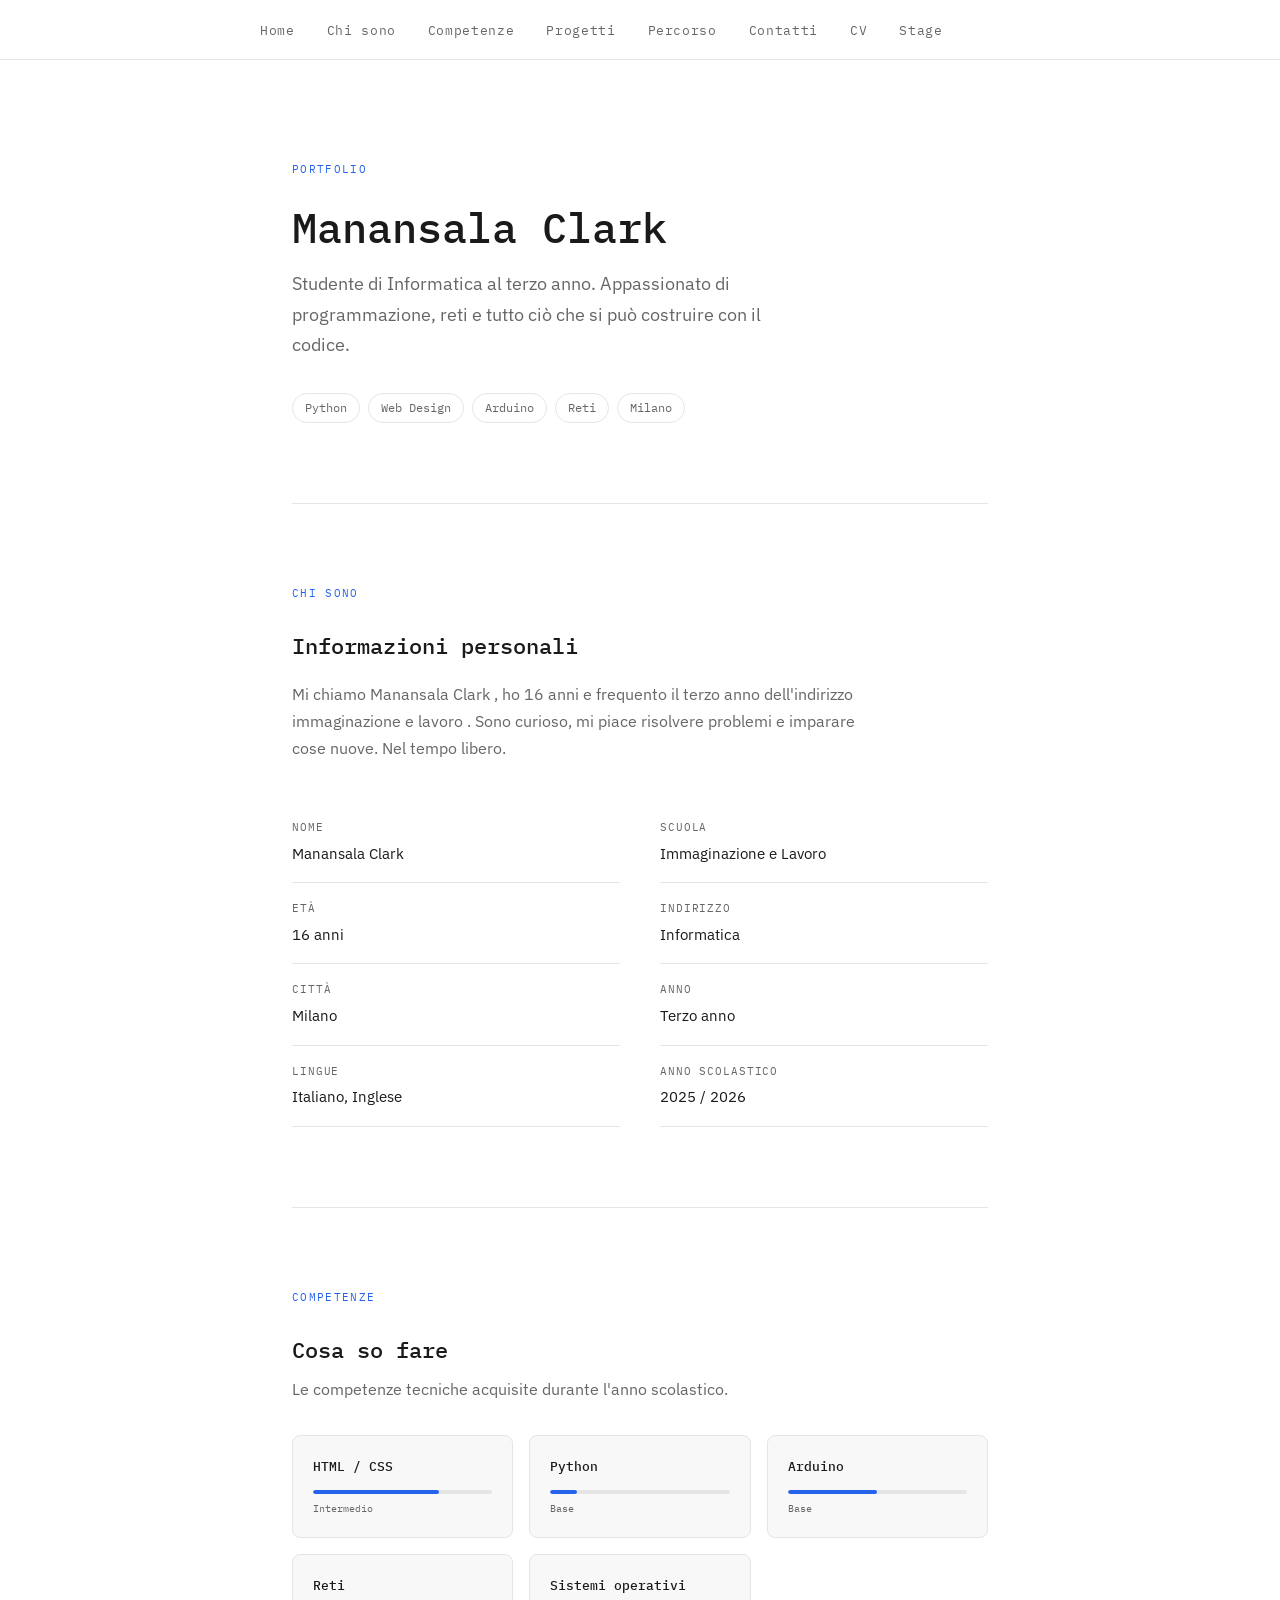
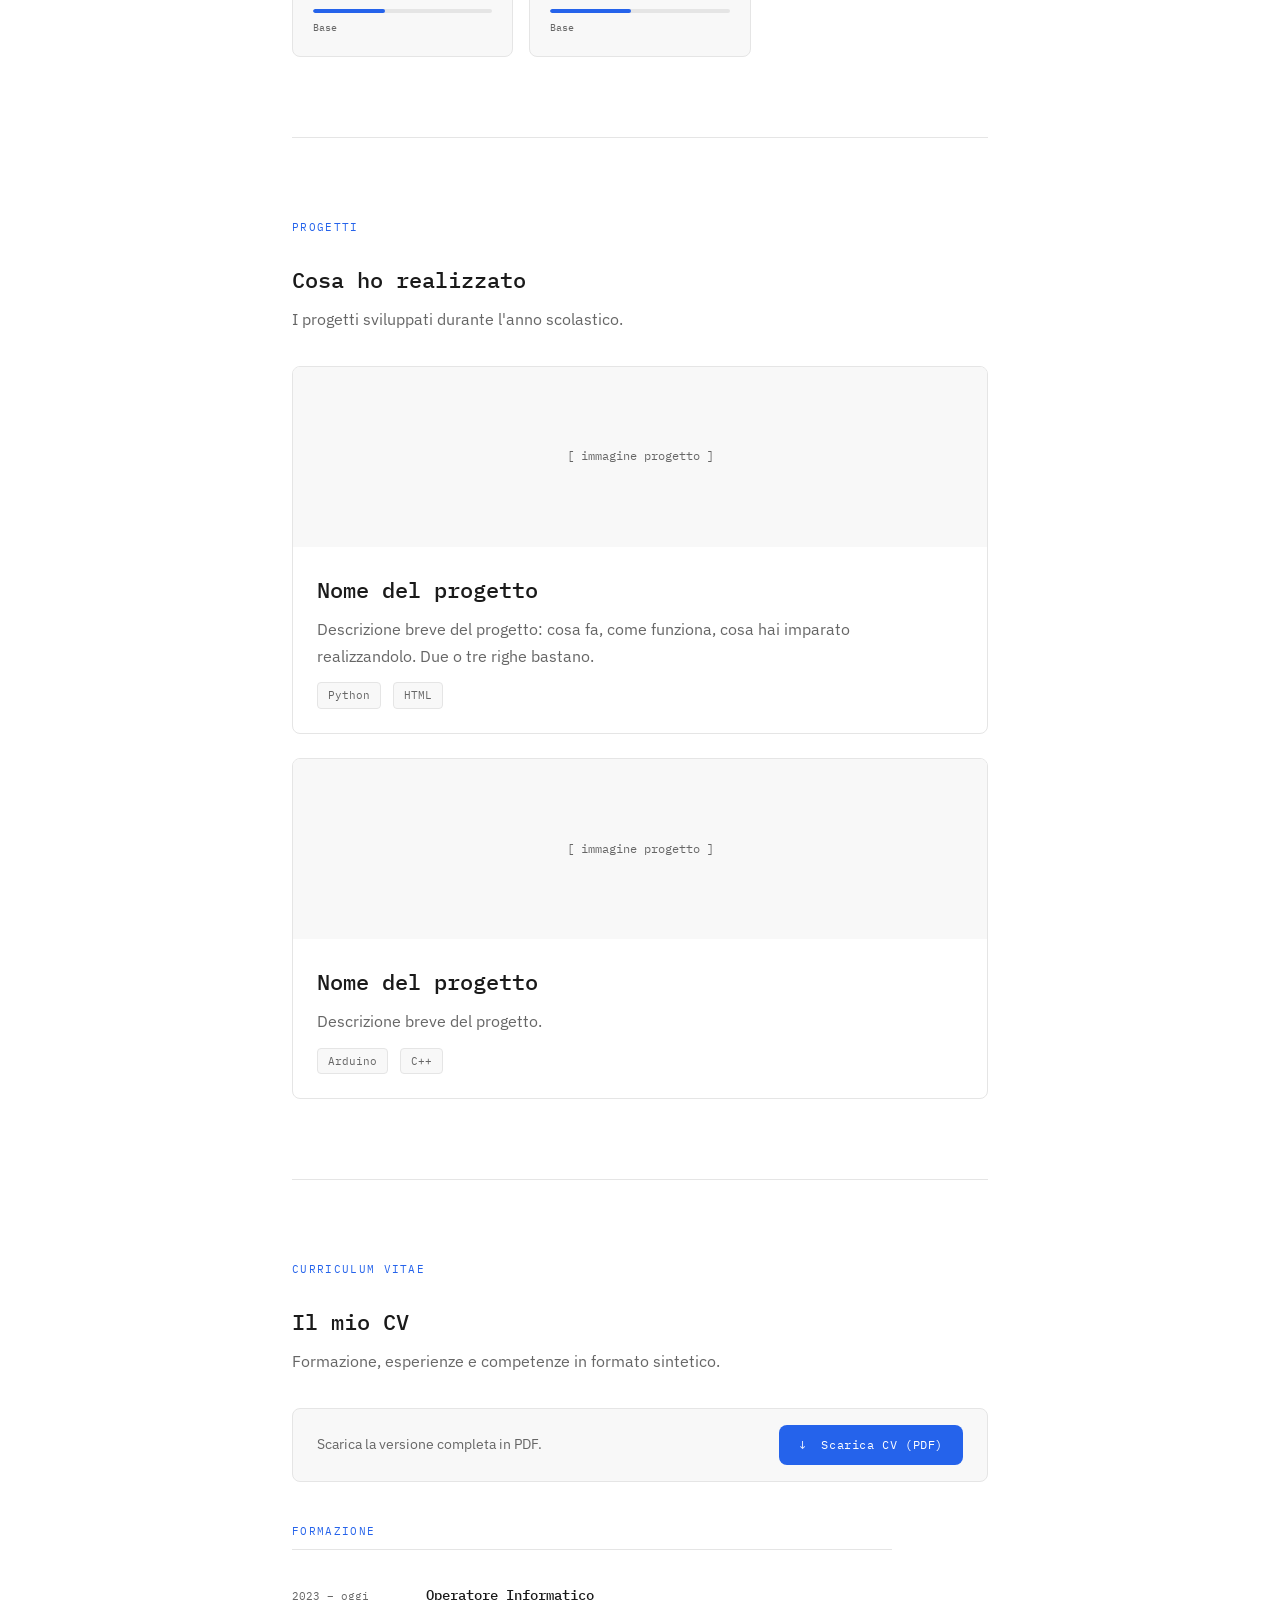
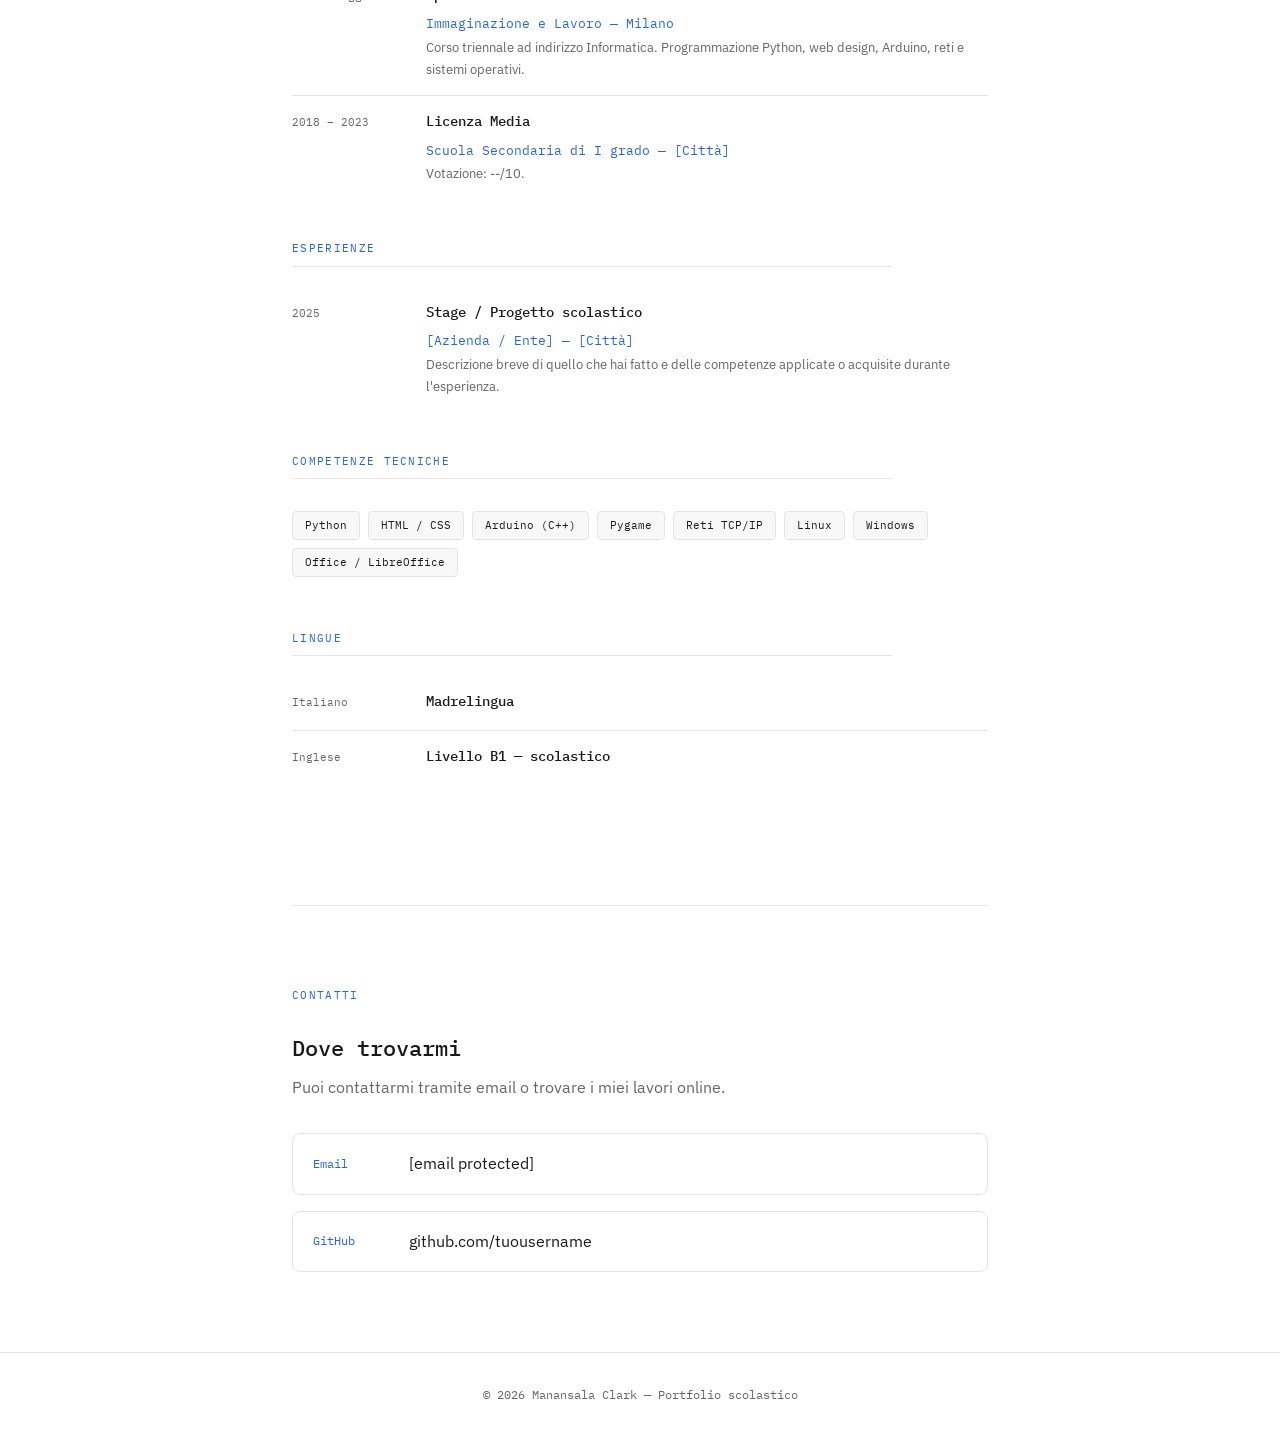
==== index.html @ 1b06a7a6 "sito" ====
<!DOCTYPE html>
<html lang="it">
<head>
  <meta charset="UTF-8" />
  <meta name="viewport" content="width=device-width, initial-scale=1.0"/>

  <!-- ✏️ MODIFICA: cambia il titolo con il tuo nome -->
  <title> Manansala Clark  — Portfolio</title>

  <link rel="preconnect" href="https://fonts.googleapis.com">
  <link href="https://fonts.googleapis.com/css2?family=IBM+Plex+Sans:wght@300;400;500&family=IBM+Plex+Mono:wght@400;500&display=swap" rel="stylesheet">
  <link rel="stylesheet" href="style.css">
</head>

<body>

  <!-- NAVIGAZIONE -->
  <nav>
    <ul>
      <!-- ✏️ puoi cambiare le voci del menu -->
      <li><a href="#hero">Home</a></li>
      <li><a href="#chi-sono">Chi sono</a></li>
      <li><a href="#competenze">Competenze</a></li>
      <li><a href="#progetti">Progetti</a></li>
      <li><a href="#percorso">Percorso</a></li>
      <li><a href="#contatti">Contatti</a></li>
      <li><a href="#cv">CV</a></li>
      <li><a href="./stage.html">Stage</a></li>
    </ul>
  </nav>

  <main>

    <!-- ==========================================
         HERO — presentazione iniziale
         ========================================== -->
    <section id="hero">
      <p class="etichetta">Portfolio</p>

      <!-- ✏️ MODIFICA: il tuo nome e cognome -->
      <h1> Manansala Clark </h1>

      <!-- ✏️ MODIFICA: una frase breve su di te -->
      <p class="sottotitolo">
        Studente di Informatica al terzo anno. Appassionato di programmazione,
        reti e tutto ciò che si può costruire con il codice.
      </p>

      <!-- ✏️ MODIFICA: le parole chiave che ti descrivono -->
      <div class="tag-list">
        <span class="tag">Python</span>
        <span class="tag">Web Design</span>
        <span class="tag">Arduino</span>
        <span class="tag">Reti</span>
        <span class="tag">Milano</span>
      </div>
    </section>

    <!-- ==========================================
         CHI SONO
         ========================================== -->
    <section id="chi-sono">
      <p class="etichetta">Chi sono</p>
      <h2>Informazioni personali</h2>

      <!-- ✏️ MODIFICA: scrivi qualcosa su di te -->
      <p style="margin-top: 16px;">
        Mi chiamo Manansala Clark , ho 16 anni e frequento il terzo anno
        dell'indirizzo immaginazione e lavoro . Sono curioso,
        mi piace risolvere problemi e imparare cose nuove.
        Nel tempo libero.
      </p>

      <div class="griglia-2col" style="margin-top: 40px;">
        <div>
          <!-- ✏️ MODIFICA: le tue informazioni -->
          <div class="info-riga">
            <span>Nome</span>
            <span> Manansala Clark </span>
          </div>
          <div class="info-riga">
            <span>Età</span>
            <span>16 anni</span>
          </div>
          <div class="info-riga">
            <span>Città</span>
            <span>Milano</span>
          </div>
          <div class="info-riga">
            <span>Lingue</span>
            <span>Italiano, Inglese</span>
          </div>
        </div>
        <div>
          <div class="info-riga">
            <span>Scuola</span>
            <span>Immaginazione e Lavoro</span>
          </div>
          <div class="info-riga">
            <span>Indirizzo</span>
            <span>Informatica</span>
          </div>
          <div class="info-riga">
            <span>Anno</span>
            <span>Terzo anno</span>
          </div>
          <div class="info-riga">
            <span>Anno scolastico</span>
            <span>2025 / 2026</span>
          </div>
        </div>
      </div>
    </section>

    <!-- ==========================================
         COMPETENZE
         ========================================== -->
    <section id="competenze">
      <p class="etichetta">Competenze</p>
      <h2>Cosa so fare</h2>
      <p style="margin-top: 8px;">
        Le competenze tecniche acquisite durante l'anno scolastico.
      </p>

      <!-- ✏️ MODIFICA: le tue competenze e il livello (da 0% a 100%) -->
      <div class="competenze-griglia">

        <div class="competenza-card">
          <h3>HTML / CSS</h3>
          <div class="barra-contenitore">
            <div class="barra" style="width: 70%"></div>
          </div>
          <p class="livello-label">Intermedio</p>
        </div>

        <div class="competenza-card">
          <h3>Python</h3>
          <div class="barra-contenitore">
            <div class="barra" style="width: 15%"></div>
          </div>
          <p class="livello-label">Base</p>
        </div>

        <div class="competenza-card">
          <h3>Arduino</h3>
          <div class="barra-contenitore">
            <div class="barra" style="width: 50%"></div>
          </div>
          <p class="livello-label">Base</p>
        </div>

        <div class="competenza-card">
          <h3>Reti</h3>
          <div class="barra-contenitore">
            <div class="barra" style="width: 40%"></div>
          </div>
          <p class="livello-label">Base</p>
        </div>

        <div class="competenza-card">
          <h3>Sistemi operativi</h3>
          <div class="barra-contenitore">
            <div class="barra" style="width: 45%"></div>
          </div>
          <p class="livello-label">Base</p>
        </div>

        <!-- ✏️ aggiungi altre competenze copiando il blocco sopra -->

      </div>
    </section>

    <!-- ==========================================
         PROGETTI
         ========================================== -->
    <section id="progetti">
      <p class="etichetta">Progetti</p>
      <h2>Cosa ho realizzato</h2>
      <p style="margin-top: 8px;">
        I progetti sviluppati durante l'anno scolastico.
      </p>

      <div class="progetti-lista">

        <!-- PROGETTO 1 — ✏️ MODIFICA con il tuo progetto -->
        <div class="progetto-card">
          <div class="progetto-immagine">
            <!-- ✏️ sostituisci questo placeholder con un'immagine del progetto:
                 <img src="screenshot-progetto.jpg" alt="Nome progetto" style="width:100%;height:100%;object-fit:cover;">
            -->
            [ immagine progetto ]
          </div>
          <div class="progetto-corpo">
            <h2>Nome del progetto</h2>
            <p style="margin-top: 8px;">
              Descrizione breve del progetto: cosa fa, come funziona, cosa hai imparato
              realizzandolo. Due o tre righe bastano.
            </p>
            <div class="progetto-meta">
              <!-- ✏️ aggiungi i linguaggi / strumenti usati -->
              <span class="badge">Python</span>
              <span class="badge">HTML</span>
            </div>
            <!-- ✏️ se hai un link al progetto, inseriscilo qui -->
            <!-- <a href="#" class="progetto-link">→ Vedi il progetto</a> -->
          </div>
        </div>

        <!-- PROGETTO 2 — ✏️ MODIFICA con il tuo progetto -->
        <div class="progetto-card">
          <div class="progetto-immagine">[ immagine progetto ]</div>
          <div class="progetto-corpo">
            <h2>Nome del progetto</h2>
            <p style="margin-top: 8px;">
              Descrizione breve del progetto.
            </p>
            <div class="progetto-meta">
              <span class="badge">Arduino</span>
              <span class="badge">C++</span>
            </div>
          </div>
        </div>

        <!-- ✏️ copia un blocco qui sopra per aggiungere altri progetti -->

      </div>
    </section>

    <!-- ==========================================
         CV
         ========================================== -->
    <section id="cv">
      <p class="etichetta">Curriculum Vitae</p>
      <h2>Il mio CV</h2>
      <p style="margin-top: 8px;">
        Formazione, esperienze e competenze in formato sintetico.
      </p>

      <!-- BOTTONE DOWNLOAD PDF -->
      <div class="cv-download-bar">
        <p>Scarica la versione completa in PDF.</p>
        <!-- ✏️ MODIFICA: sostituisci "cv.pdf" con il nome del tuo file PDF -->
        <a href="cv.pdf" download="NomeCognome_CV.pdf" class="btn-scarica">
          ↓ &nbsp;Scarica CV (PDF)
        </a>
      </div>

      <!-- FORMAZIONE -->
      <div class="cv-blocco">
        <p class="cv-blocco-titolo">Formazione</p>

        <!-- ✏️ MODIFICA: il tuo percorso scolastico -->
        <div class="cv-riga">
          <span class="cv-periodo">2023 – oggi</span>
          <div class="cv-contenuto">
            <h3>Operatore Informatico</h3>
            <span class="cv-luogo">Immaginazione e Lavoro — Milano</span>
            <p>Corso triennale ad indirizzo Informatica. Programmazione Python,
               web design, Arduino, reti e sistemi operativi.</p>
          </div>
        </div>

        <div class="cv-riga">
          <span class="cv-periodo">2018 – 2023</span>
          <div class="cv-contenuto">
            <h3>Licenza Media</h3>
            <!-- ✏️ MODIFICA: la tua scuola media -->
            <span class="cv-luogo">Scuola Secondaria di I grado — [Città]</span>
            <p>Votazione: --/10.</p>
          </div>
        </div>

        <!-- ✏️ aggiungi altri blocchi copiando una cv-riga -->
      </div>

      <!-- ESPERIENZE -->
      <div class="cv-blocco">
        <p class="cv-blocco-titolo">Esperienze</p>

        <!-- ✏️ MODIFICA: aggiungi stage, lavori, volontariato, ecc. -->
        <div class="cv-riga">
          <span class="cv-periodo">2025</span>
          <div class="cv-contenuto">
            <h3>Stage / Progetto scolastico</h3>
            <!-- ✏️ MODIFICA: azienda o contesto -->
            <span class="cv-luogo">[Azienda / Ente] — [Città]</span>
            <p>Descrizione breve di quello che hai fatto e delle competenze
               applicate o acquisite durante l'esperienza.</p>
          </div>
        </div>

        <!-- ✏️ se non hai esperienze lavorative ancora, puoi rimuovere
             questa sezione o usarla per progetti extrascolastici -->
      </div>

      <!-- COMPETENZE TECNICHE -->
      <div class="cv-blocco">
        <p class="cv-blocco-titolo">Competenze tecniche</p>
        <!-- ✏️ MODIFICA: le tue competenze -->
        <div class="cv-skill-lista">
          <span class="cv-skill">Python</span>
          <span class="cv-skill">HTML / CSS</span>
          <span class="cv-skill">Arduino (C++)</span>
          <span class="cv-skill">Pygame</span>
          <span class="cv-skill">Reti TCP/IP</span>
          <span class="cv-skill">Linux</span>
          <span class="cv-skill">Windows</span>
          <span class="cv-skill">Office / LibreOffice</span>
        </div>
      </div>

      <!-- LINGUE -->
      <div class="cv-blocco">
        <p class="cv-blocco-titolo">Lingue</p>

        <div class="cv-riga">
          <span class="cv-periodo">Italiano</span>
          <div class="cv-contenuto">
            <h3>Madrelingua</h3>
          </div>
        </div>

        <div class="cv-riga">
          <span class="cv-periodo">Inglese</span>
          <div class="cv-contenuto">
            <!-- ✏️ MODIFICA: il tuo livello -->
            <h3>Livello B1 — scolastico</h3>
          </div>
        </div>
      </div>

    </section>

    <!-- ==========================================
         CONTATTI
         ========================================== -->
    <section id="contatti">
      <p class="etichetta">Contatti</p>
      <h2>Dove trovarmi</h2>
      <p style="margin-top: 8px;">
        Puoi contattarmi tramite email o trovare i miei lavori online.
      </p>

      <div class="contatti-lista">

        <!-- ✏️ MODIFICA: la tua email -->
        <a href="/cdn-cgi/l/email-protection#3b4f4e5a7b5e565a525715524f" class="contatto-riga">
          <span class="contatto-icona">Email</span>
          <span><span class="__cf_email__" data-cfemail="5d29283c1d38303c3431733429">[email&#160;protected]</span></span>
        </a>

        <!-- ✏️ MODIFICA: il tuo profilo GitHub (se ce l'hai) -->
        <a href="https://github.com/tuousername" class="contatto-riga" target="_blank">
          <span class="contatto-icona">GitHub</span>
          <span>github.com/tuousername</span>
        </a>

        <!-- ✏️ aggiungi altri link (LinkedIn, ecc.) copiando il blocco sopra
             oppure cancella quelli che non usi -->

      </div>
    </section>

    

  </main>

    <footer>
    <!-- ✏️ MODIFICA: il tuo nome -->
    © 2026 Manansala Clark — Portfolio scolastico
  </footer>

</body>
</html>
---- style.css ----
/* =============================================
   VARIABILI — modifica qui i colori del sito
   Cambiarle qui le cambia su TUTTE le pagine
   ============================================= */
:root {
  --colore-sfondo:     #ffffff;
  --colore-testo:      #1a1a1a;
  --colore-testo-muto: #666666;
  --colore-accento:    #2563eb;   /* ✏️ cambia questo colore con il tuo preferito */
  --colore-bordo:      #e5e5e5;
  --colore-card:       #f8f8f8;

  --font-titoli: 'IBM Plex Mono', monospace;
  --font-testo:  'IBM Plex Sans', sans-serif;

  --larghezza-max: 760px;
  --raggio:        8px;
}

/* =============================================
   RESET E BASE
   ============================================= */
*, *::before, *::after {
  box-sizing: border-box;
  margin: 0;
  padding: 0;
}

html {
  scroll-behavior: smooth;
}

body {
  background-color: var(--colore-sfondo);
  color: var(--colore-testo);
  font-family: var(--font-testo);
  font-size: 16px;
  line-height: 1.7;
}

/* =============================================
   NAVIGAZIONE
   ============================================= */
nav {
  position: sticky;
  top: 0;
  background-color: var(--colore-sfondo);
  border-bottom: 1px solid var(--colore-bordo);
  z-index: 100;
  padding: 0 32px;
}

nav ul {
  list-style: none;
  display: flex;
  gap: 32px;
  max-width: var(--larghezza-max);
  margin: 0 auto;
  padding: 16px 0;
}

nav a {
  text-decoration: none;
  color: var(--colore-testo-muto);
  font-size: 13px;
  font-family: var(--font-titoli);
  letter-spacing: 0.05em;
  transition: color 0.2s;
}

nav a:hover,
nav a.attivo {
  color: var(--colore-accento);
}

/* =============================================
   LAYOUT PRINCIPALE
   ============================================= */
main {
  max-width: var(--larghezza-max);
  margin: 0 auto;
  padding: 0 32px;
}

section {
  padding: 80px 0;
  border-bottom: 1px solid var(--colore-bordo);
}

section:last-child {
  border-bottom: none;
}

/* =============================================
   TIPOGRAFIA
   ============================================= */
.etichetta {
  font-family: var(--font-titoli);
  font-size: 11px;
  letter-spacing: 0.12em;
  text-transform: uppercase;
  color: var(--colore-accento);
  margin-bottom: 24px;
}

h1 {
  font-family: var(--font-titoli);
  font-size: clamp(28px, 5vw, 42px);
  font-weight: 500;
  line-height: 1.2;
  margin-bottom: 16px;
}

/* h1 nella pagina stage è leggermente più piccolo */
.pagina-stage h1 {
  font-size: clamp(24px, 4vw, 36px);
}

h2 {
  font-family: var(--font-titoli);
  font-size: 22px;
  font-weight: 500;
  margin-bottom: 8px;
}

h3 {
  font-family: var(--font-titoli);
  font-size: 15px;
  font-weight: 500;
  margin-bottom: 6px;
}

p {
  color: var(--colore-testo-muto);
  max-width: 600px;
}

a {
  color: var(--colore-accento);
}

/* =============================================
   SEZIONE HERO (intestazione — solo index)
   ============================================= */
#hero {
  padding: 100px 0 80px;
}

#hero .sottotitolo {
  font-size: 18px;
  color: var(--colore-testo-muto);
  margin-bottom: 32px;
  max-width: 520px;
}

.tag-list {
  display: flex;
  flex-wrap: wrap;
  gap: 8px;
  margin-top: 24px;
}

.tag {
  font-family: var(--font-titoli);
  font-size: 12px;
  padding: 4px 12px;
  border: 1px solid var(--colore-bordo);
  border-radius: 100px;
  color: var(--colore-testo-muto);
}

/* =============================================
   SEZIONE CHI SONO — griglia 2 colonne
   ============================================= */
.griglia-2col {
  display: grid;
  grid-template-columns: 1fr 1fr;
  gap: 40px;
  margin-top: 32px;
}

.info-riga {
  display: flex;
  flex-direction: column;
  gap: 4px;
  padding: 16px 0;
  border-bottom: 1px solid var(--colore-bordo);
}

.info-riga span:first-child {
  font-family: var(--font-titoli);
  font-size: 11px;
  text-transform: uppercase;
  letter-spacing: 0.08em;
  color: var(--colore-testo-muto);
}

.info-riga span:last-child {
  font-size: 15px;
  color: var(--colore-testo);
}

/* =============================================
   SEZIONE COMPETENZE
   ============================================= */
.competenze-griglia {
  display: grid;
  grid-template-columns: repeat(auto-fill, minmax(200px, 1fr));
  gap: 16px;
  margin-top: 32px;
}

.competenza-card {
  background: var(--colore-card);
  border: 1px solid var(--colore-bordo);
  border-radius: var(--raggio);
  padding: 20px;
}

.competenza-card h3 {
  font-size: 13px;
  margin-bottom: 12px;
  color: var(--colore-testo);
}

.barra-contenitore {
  background: var(--colore-bordo);
  border-radius: 4px;
  height: 4px;
  overflow: hidden;
}

.barra {
  height: 100%;
  background: var(--colore-accento);
  border-radius: 4px;
}

.livello-label {
  font-family: var(--font-titoli);
  font-size: 10px;
  color: var(--colore-testo-muto);
  margin-top: 6px;
}

/* =============================================
   SEZIONE PROGETTI
   ============================================= */
.progetti-lista {
  display: flex;
  flex-direction: column;
  gap: 24px;
  margin-top: 32px;
}

.progetto-card {
  border: 1px solid var(--colore-bordo);
  border-radius: var(--raggio);
  overflow: hidden;
  transition: border-color 0.2s;
}

.progetto-card:hover {
  border-color: var(--colore-accento);
}

.progetto-immagine {
  width: 100%;
  height: 180px;
  background: var(--colore-card);
  display: flex;
  align-items: center;
  justify-content: center;
  font-family: var(--font-titoli);
  font-size: 12px;
  color: var(--colore-testo-muto);
  /* ✏️ puoi sostituire il colore di sfondo con un'immagine:
     background: url('immagine-progetto.jpg') center/cover; */
}

.progetto-corpo {
  padding: 24px;
}

.progetto-meta {
  display: flex;
  gap: 12px;
  margin-top: 12px;
  flex-wrap: wrap;
}

.badge {
  font-family: var(--font-titoli);
  font-size: 11px;
  padding: 3px 10px;
  border-radius: 4px;
  background: var(--colore-card);
  border: 1px solid var(--colore-bordo);
  color: var(--colore-testo-muto);
}

.progetto-link {
  display: inline-block;
  margin-top: 16px;
  font-family: var(--font-titoli);
  font-size: 12px;
  color: var(--colore-accento);
  text-decoration: none;
}

.progetto-link:hover {
  text-decoration: underline;
}

/* =============================================
   SEZIONE PERCORSO — timeline
   ============================================= */
.timeline {
  margin-top: 32px;
  display: flex;
  flex-direction: column;
  gap: 0;
}

.timeline-item {
  display: grid;
  grid-template-columns: 100px 1fr;
  gap: 24px;
  padding-bottom: 32px;
  position: relative;
}

.timeline-item::before {
  content: '';
  position: absolute;
  left: 91px;
  top: 6px;
  bottom: 0;
  width: 1px;
  background: var(--colore-bordo);
}

.timeline-item:last-child::before {
  display: none;
}

.timeline-anno {
  font-family: var(--font-titoli);
  font-size: 12px;
  color: var(--colore-testo-muto);
  padding-top: 2px;
  text-align: right;
}

.timeline-contenuto {
  padding-left: 20px;
  position: relative;
}

.timeline-contenuto::before {
  content: '';
  position: absolute;
  left: -4px;
  top: 7px;
  width: 8px;
  height: 8px;
  border-radius: 50%;
  background: var(--colore-accento);
}

/* =============================================
   SEZIONE CONTATTI
   ============================================= */
.contatti-lista {
  margin-top: 32px;
  display: flex;
  flex-direction: column;
  gap: 16px;
}

.contatto-riga {
  display: flex;
  align-items: center;
  gap: 16px;
  padding: 16px 20px;
  border: 1px solid var(--colore-bordo);
  border-radius: var(--raggio);
  text-decoration: none;
  color: var(--colore-testo);
  transition: border-color 0.2s, background 0.2s;
}

.contatto-riga:hover {
  border-color: var(--colore-accento);
  background: var(--colore-card);
}

.contatto-icona {
  font-family: var(--font-titoli);
  font-size: 12px;
  color: var(--colore-accento);
  min-width: 80px;
}

/* =============================================
   SEZIONE CV
   ============================================= */
.cv-download-bar {
  display: flex;
  align-items: center;
  justify-content: space-between;
  background: var(--colore-card);
  border: 1px solid var(--colore-bordo);
  border-radius: var(--raggio);
  padding: 16px 24px;
  margin-top: 32px;
  margin-bottom: 40px;
  flex-wrap: wrap;
  gap: 12px;
}

.cv-download-bar p {
  font-size: 14px;
  max-width: none;
}

.btn-scarica {
  display: inline-flex;
  align-items: center;
  gap: 8px;
  background: var(--colore-accento);
  color: #fff;
  text-decoration: none;
  font-family: var(--font-titoli);
  font-size: 12px;
  letter-spacing: 0.05em;
  padding: 10px 20px;
  border-radius: var(--raggio);
  transition: opacity 0.2s;
  white-space: nowrap;
}

.btn-scarica:hover {
  opacity: 0.85;
  color: #fff;
}

.cv-blocco {
  margin-bottom: 40px;
}

.cv-blocco-titolo {
  font-family: var(--font-titoli);
  font-size: 11px;
  letter-spacing: 0.12em;
  text-transform: uppercase;
  color: var(--colore-accento);
  border-bottom: 1px solid var(--colore-bordo);
  padding-bottom: 8px;
  margin-bottom: 20px;
}

.cv-riga {
  display: grid;
  grid-template-columns: 110px 1fr;
  gap: 16px 24px;
  padding: 14px 0;
  border-bottom: 1px solid var(--colore-bordo);
  align-items: start;
}

.cv-riga:last-child {
  border-bottom: none;
}

.cv-periodo {
  font-family: var(--font-titoli);
  font-size: 11px;
  color: var(--colore-testo-muto);
  padding-top: 3px;
}

.cv-contenuto h3 {
  font-size: 14px;
  font-weight: 500;
  margin-bottom: 2px;
  color: var(--colore-testo);
}

.cv-contenuto .cv-luogo {
  font-size: 13px;
  color: var(--colore-accento);
  font-family: var(--font-titoli);
  margin-bottom: 4px;
}

.cv-contenuto p {
  font-size: 13px;
  color: var(--colore-testo-muto);
  max-width: none;
  margin: 0;
}

.cv-skill-lista {
  display: flex;
  flex-wrap: wrap;
  gap: 8px;
  padding: 12px 0;
}

.cv-skill {
  font-family: var(--font-titoli);
  font-size: 11px;
  padding: 4px 12px;
  border-radius: 4px;
  background: var(--colore-card);
  border: 1px solid var(--colore-bordo);
  color: var(--colore-testo);
}

/* =============================================
   PAGINA STAGE — componenti specifici
   ============================================= */

/* Intestazione pagina stage */
#intro {
  padding: 80px 0 60px;
}

#intro p {
  margin-top: 12px;
  max-width: 520px;
}

/* Numerazione stage (cerchio colorato) */
.numero-stage {
  display: inline-flex;
  align-items: center;
  justify-content: center;
  width: 32px;
  height: 32px;
  border-radius: 50%;
  background: var(--colore-accento);
  color: #fff;
  font-family: var(--font-titoli);
  font-size: 14px;
  font-weight: 500;
  margin-bottom: 24px;
}

/* Scheda azienda */
.scheda-azienda {
  border: 1px solid var(--colore-bordo);
  border-radius: var(--raggio);
  overflow: hidden;
  margin-bottom: 40px;
}

.scheda-header {
  background: var(--colore-card);
  border-bottom: 1px solid var(--colore-bordo);
  padding: 20px 24px;
  display: flex;
  align-items: flex-start;
  justify-content: space-between;
  gap: 16px;
  flex-wrap: wrap;
}

.scheda-header h2 {
  font-size: 18px;
  margin-bottom: 0;
}

.scheda-header .settore-badge {
  font-family: var(--font-titoli);
  font-size: 11px;
  padding: 4px 12px;
  border: 1px solid var(--colore-bordo);
  border-radius: 100px;
  color: var(--colore-testo-muto);
  background: var(--colore-sfondo);
  white-space: nowrap;
}

.scheda-corpo {
  padding: 0;
}

.scheda-riga {
  display: grid;
  grid-template-columns: 160px 1fr;
  border-bottom: 1px solid var(--colore-bordo);
}

.scheda-riga:last-child {
  border-bottom: none;
}

.scheda-label {
  font-family: var(--font-titoli);
  font-size: 11px;
  text-transform: uppercase;
  letter-spacing: 0.08em;
  color: var(--colore-testo-muto);
  padding: 16px 24px;
  background: var(--colore-card);
  border-right: 1px solid var(--colore-bordo);
  display: flex;
  align-items: flex-start;
}

.scheda-valore {
  padding: 14px 24px;
  font-size: 15px;
  color: var(--colore-testo);
}

/* Lista attività dentro la scheda */
.attivita-lista {
  list-style: none;
  display: flex;
  flex-direction: column;
  gap: 6px;
  padding: 14px 24px;
}

.attivita-lista li {
  font-size: 15px;
  color: var(--colore-testo);
  display: flex;
  gap: 10px;
  align-items: flex-start;
}

.attivita-lista li::before {
  content: '—';
  color: var(--colore-accento);
  font-family: var(--font-titoli);
  flex-shrink: 0;
  margin-top: 1px;
}

/* Relazione */
.relazione-contenitore {
  margin-top: 8px;
}

.relazione-contenitore h3 {
  font-size: 13px;
  font-weight: 500;
  text-transform: uppercase;
  letter-spacing: 0.08em;
  color: var(--colore-testo-muto);
  margin-bottom: 16px;
}

.relazione-testo {
  display: flex;
  flex-direction: column;
  gap: 16px;
}

.relazione-paragrafo {
  border-left: 3px solid var(--colore-bordo);
  padding-left: 20px;
}

.relazione-paragrafo .para-titolo {
  font-family: var(--font-titoli);
  font-size: 12px;
  text-transform: uppercase;
  letter-spacing: 0.08em;
  color: var(--colore-accento);
  margin-bottom: 6px;
}

.relazione-paragrafo p {
  font-size: 15px;
  line-height: 1.75;
  /* ✏️ il testo della relazione va qui */
}

/* =============================================
   FOOTER
   ============================================= */
footer {
  border-top: 1px solid var(--colore-bordo);
  padding: 32px;
  text-align: center;
  font-family: var(--font-titoli);
  font-size: 12px;
  color: var(--colore-testo-muto);
}

/* =============================================
   RESPONSIVE (schermi piccoli)
   ============================================= */
@media (max-width: 600px) {
  main  { padding: 0 20px; }
  nav   { padding: 0 20px; }

  /* index */
  .griglia-2col      { grid-template-columns: 1fr; }
  .timeline-item     { grid-template-columns: 70px 1fr; }
  .cv-riga           { grid-template-columns: 1fr; gap: 4px; }
  .cv-periodo        { padding-top: 0; }
  .cv-download-bar   { flex-direction: column; align-items: flex-start; }

  /* stage */
  .scheda-riga       { grid-template-columns: 1fr; }
  .scheda-label      { border-right: none; border-bottom: 1px solid var(--colore-bordo); }
  .scheda-header     { flex-direction: column; gap: 8px; }
}
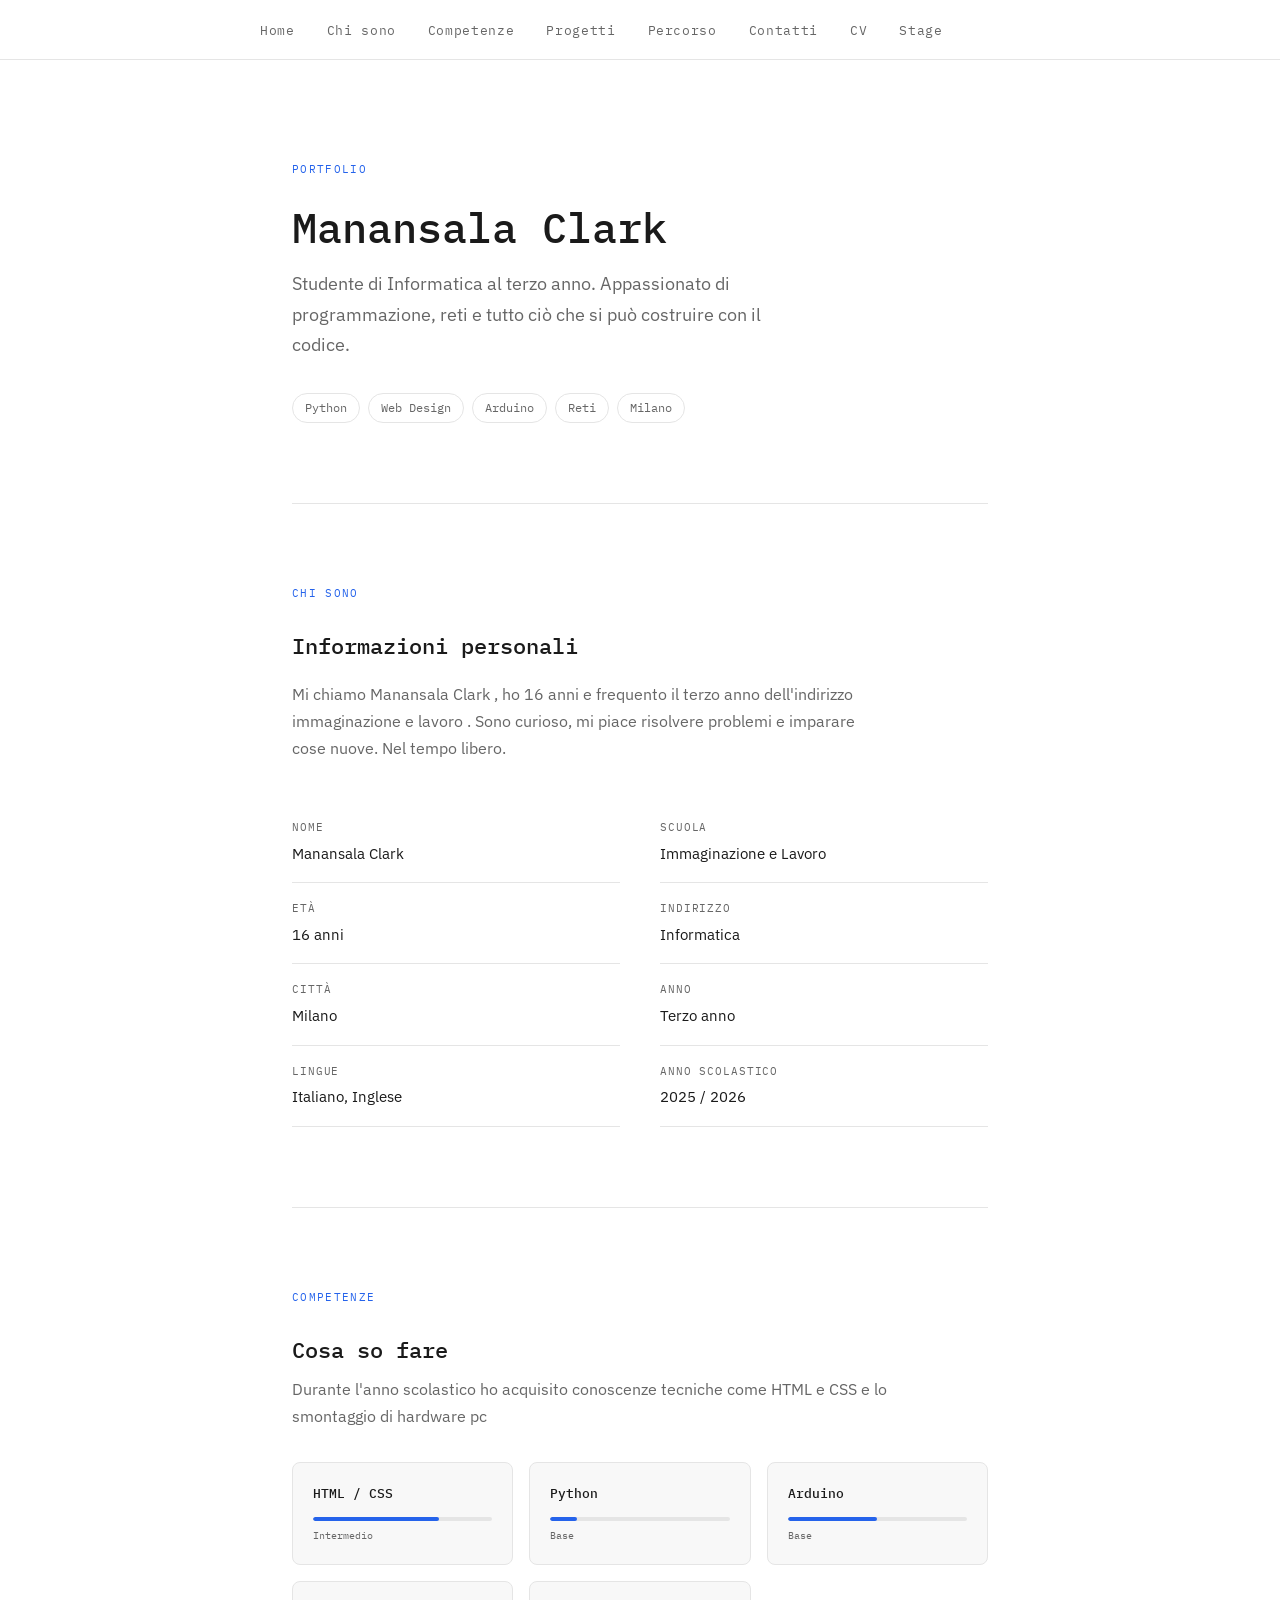
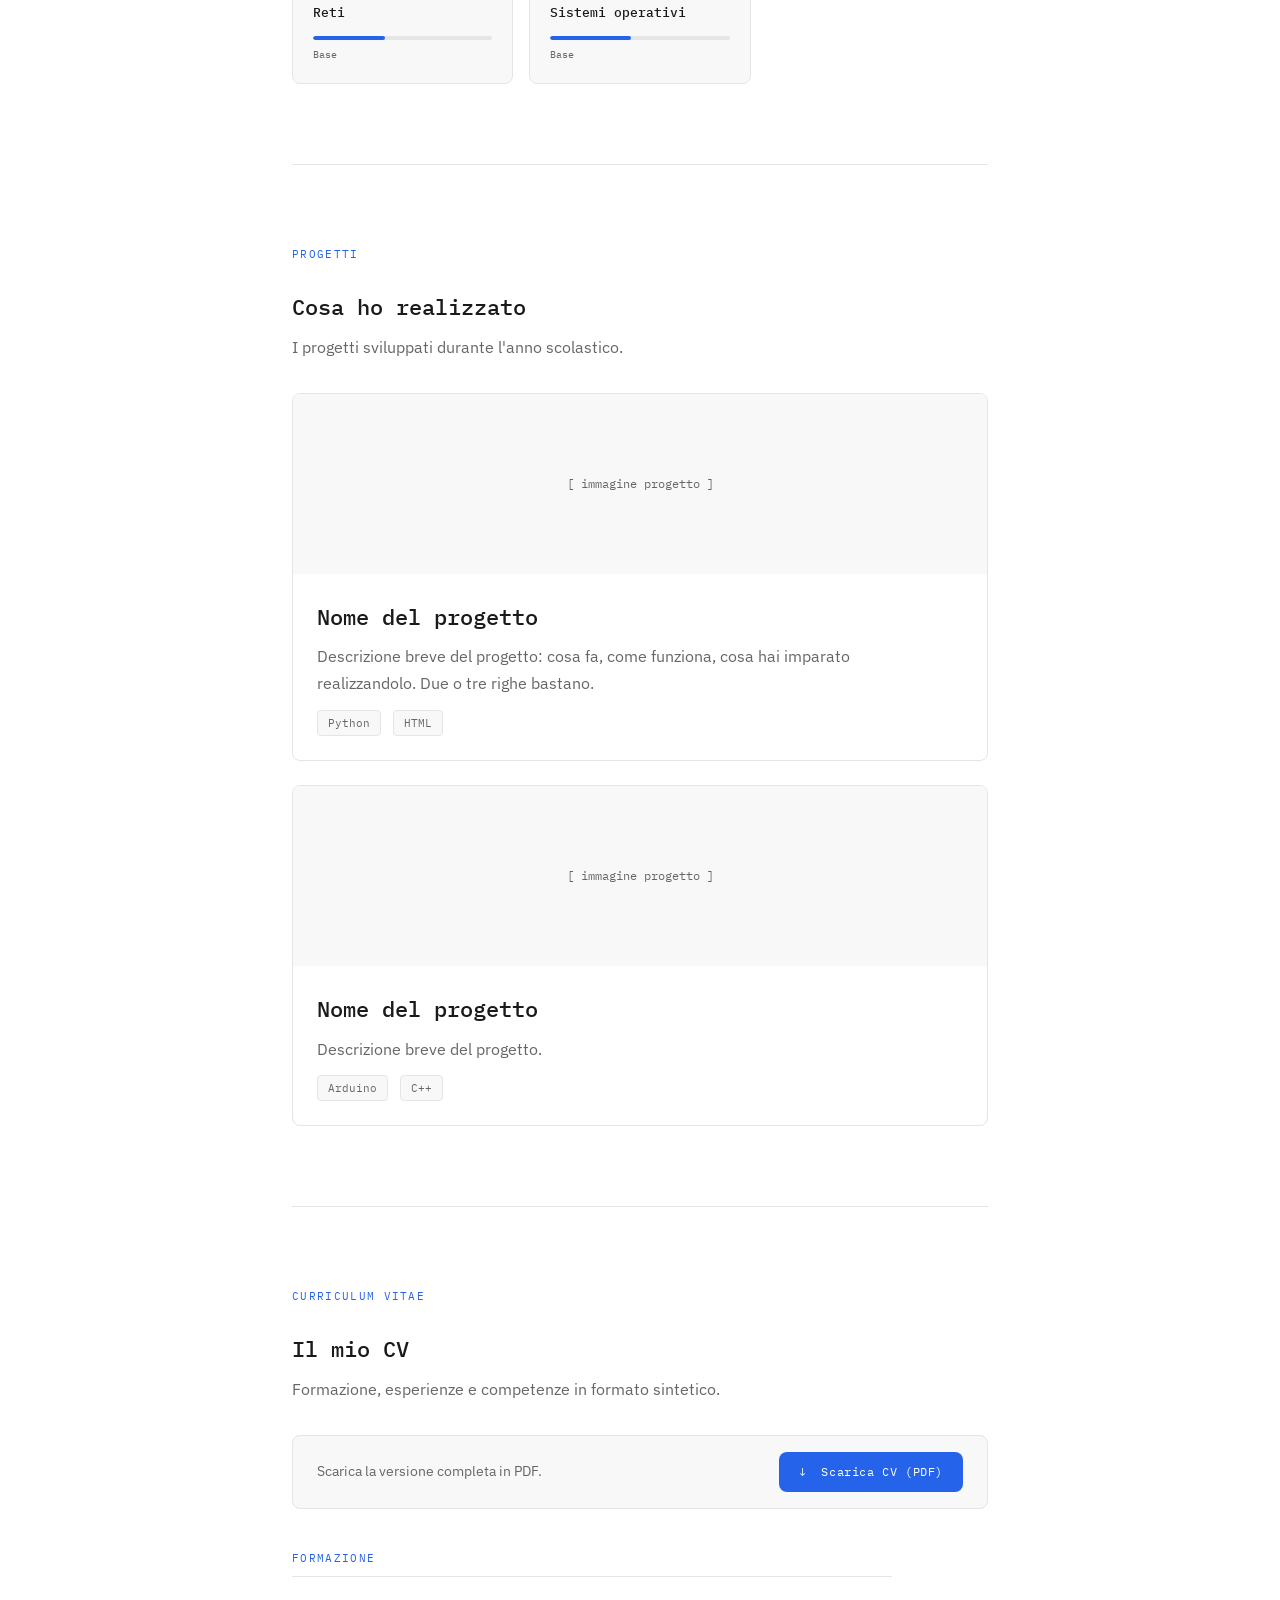
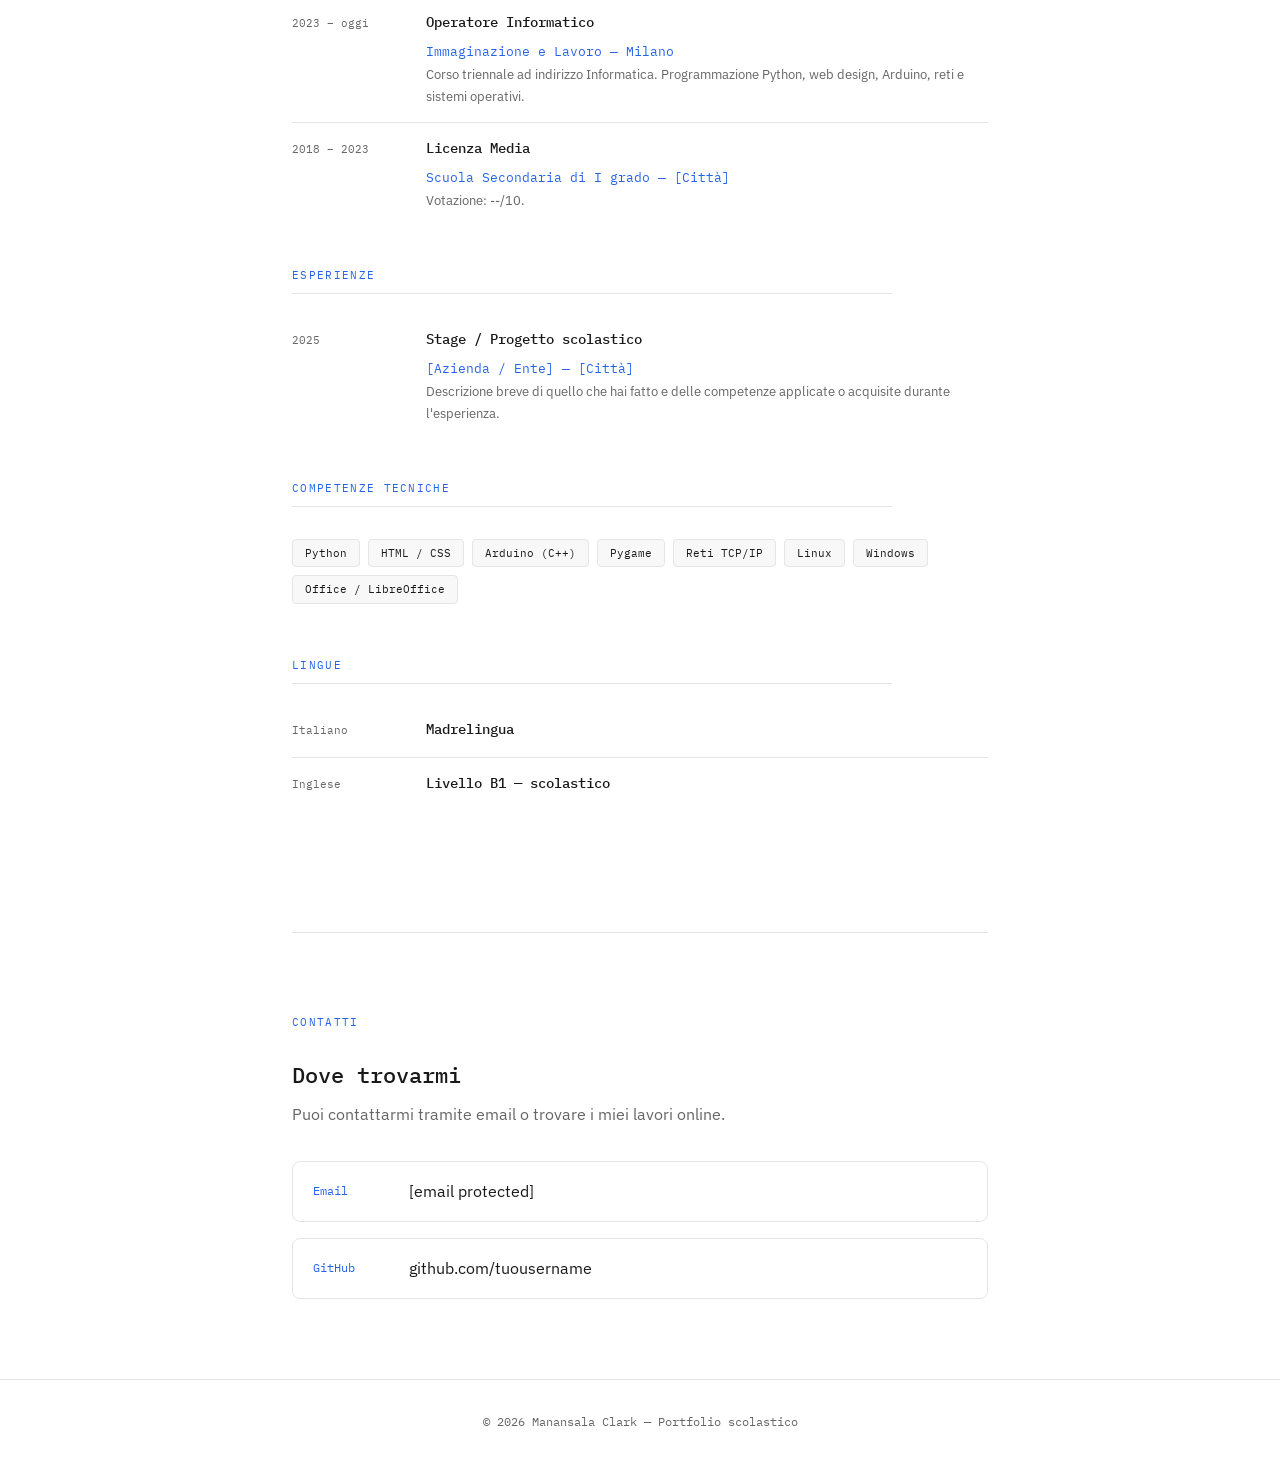
==== commit 95f8297e: "Update index.html" ====
--- a/index.html
+++ b/index.html
@@ -119,7 +119,7 @@
       <p class="etichetta">Competenze</p>
       <h2>Cosa so fare</h2>
       <p style="margin-top: 8px;">
-        Le competenze tecniche acquisite durante l'anno scolastico.
+        Durante l'anno scolastico ho acquisito conoscenze tecniche come HTML e CSS e lo smontaggio di hardware pc
       </p>
 
       <!-- ✏️ MODIFICA: le tue competenze e il livello (da 0% a 100%) -->
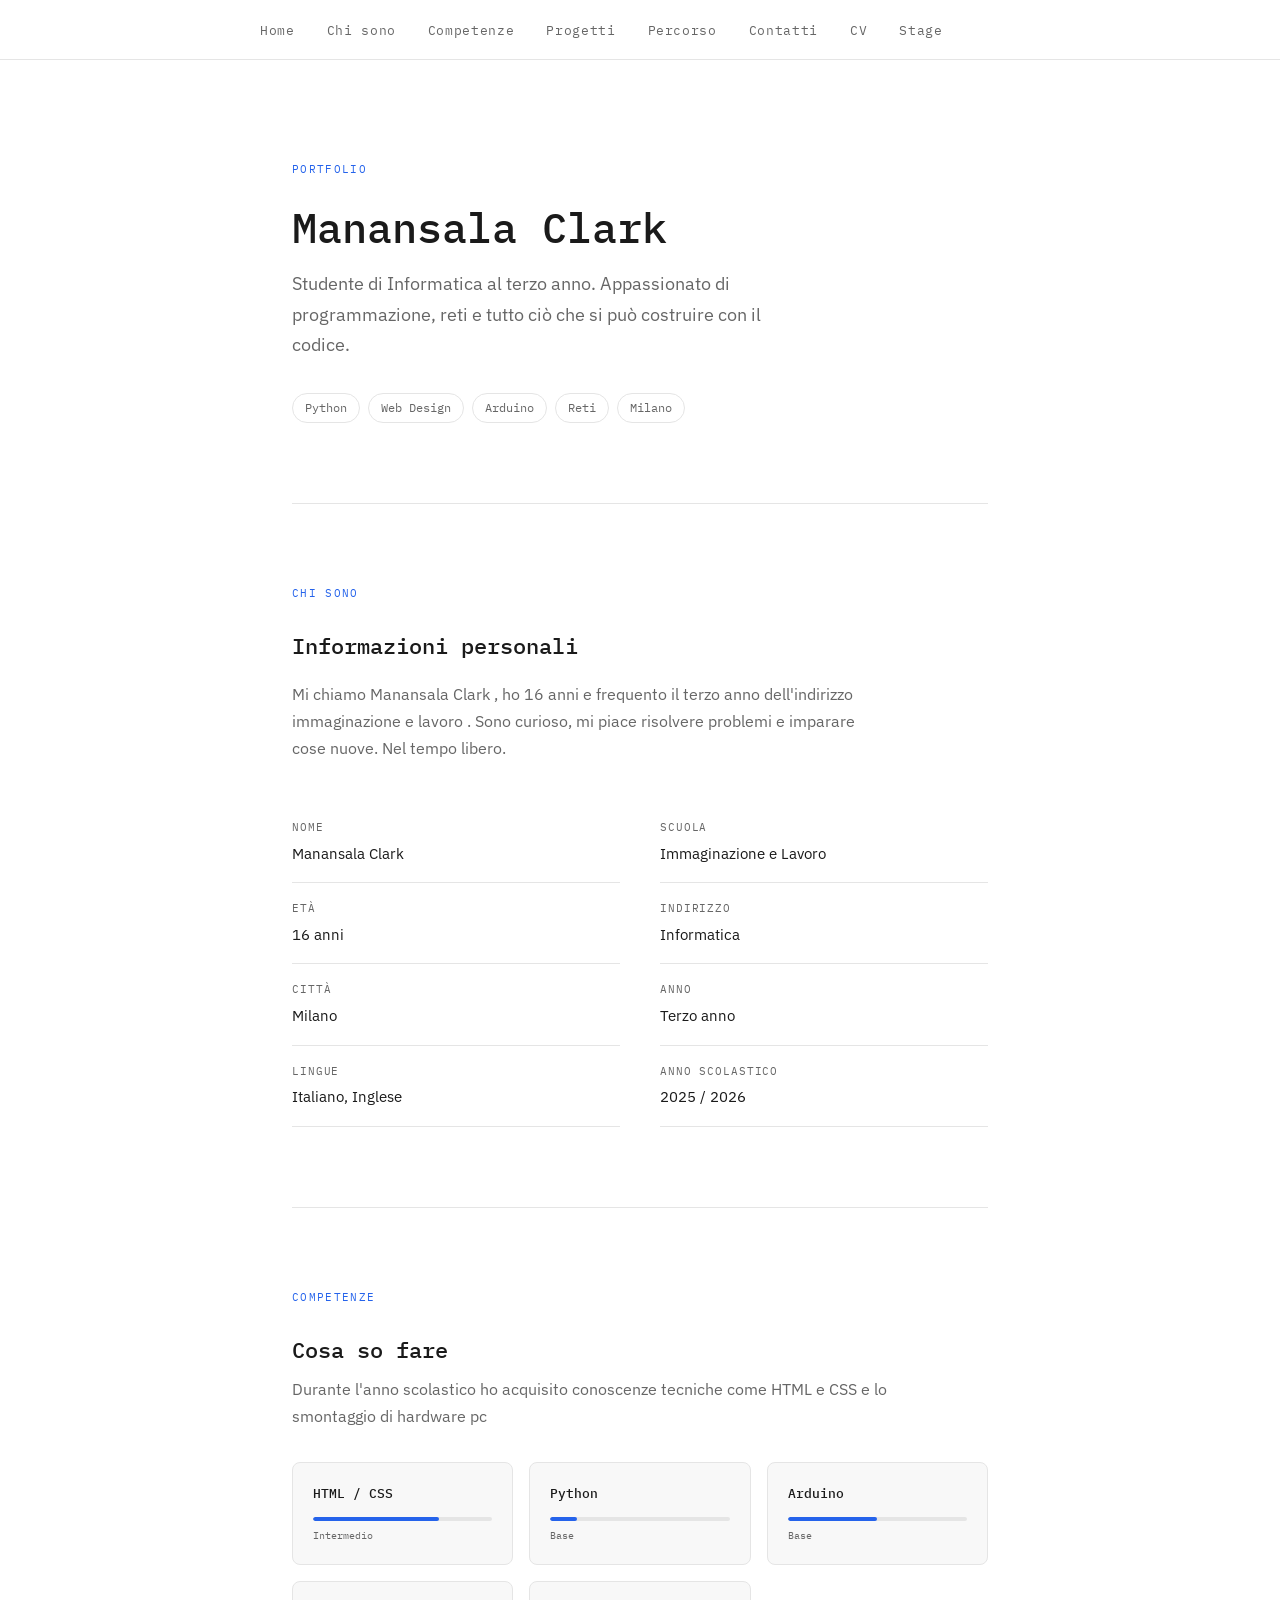
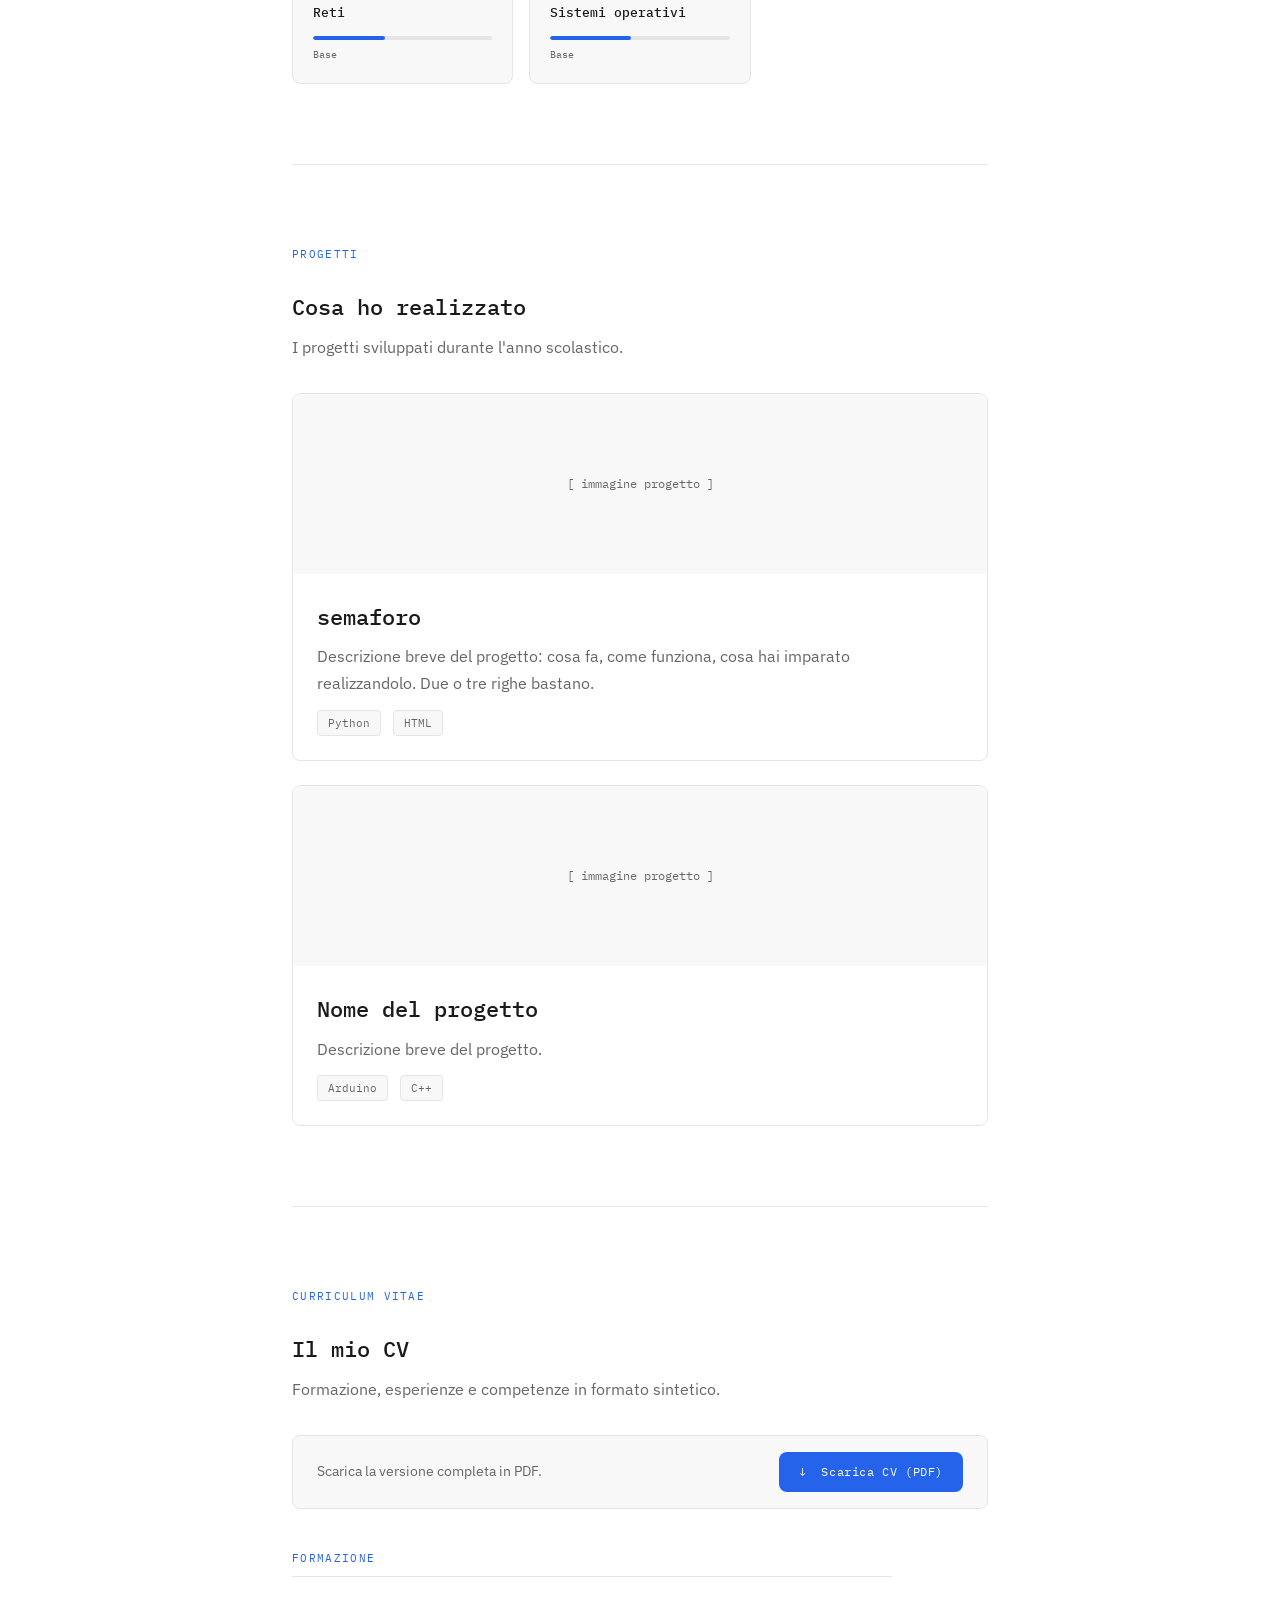
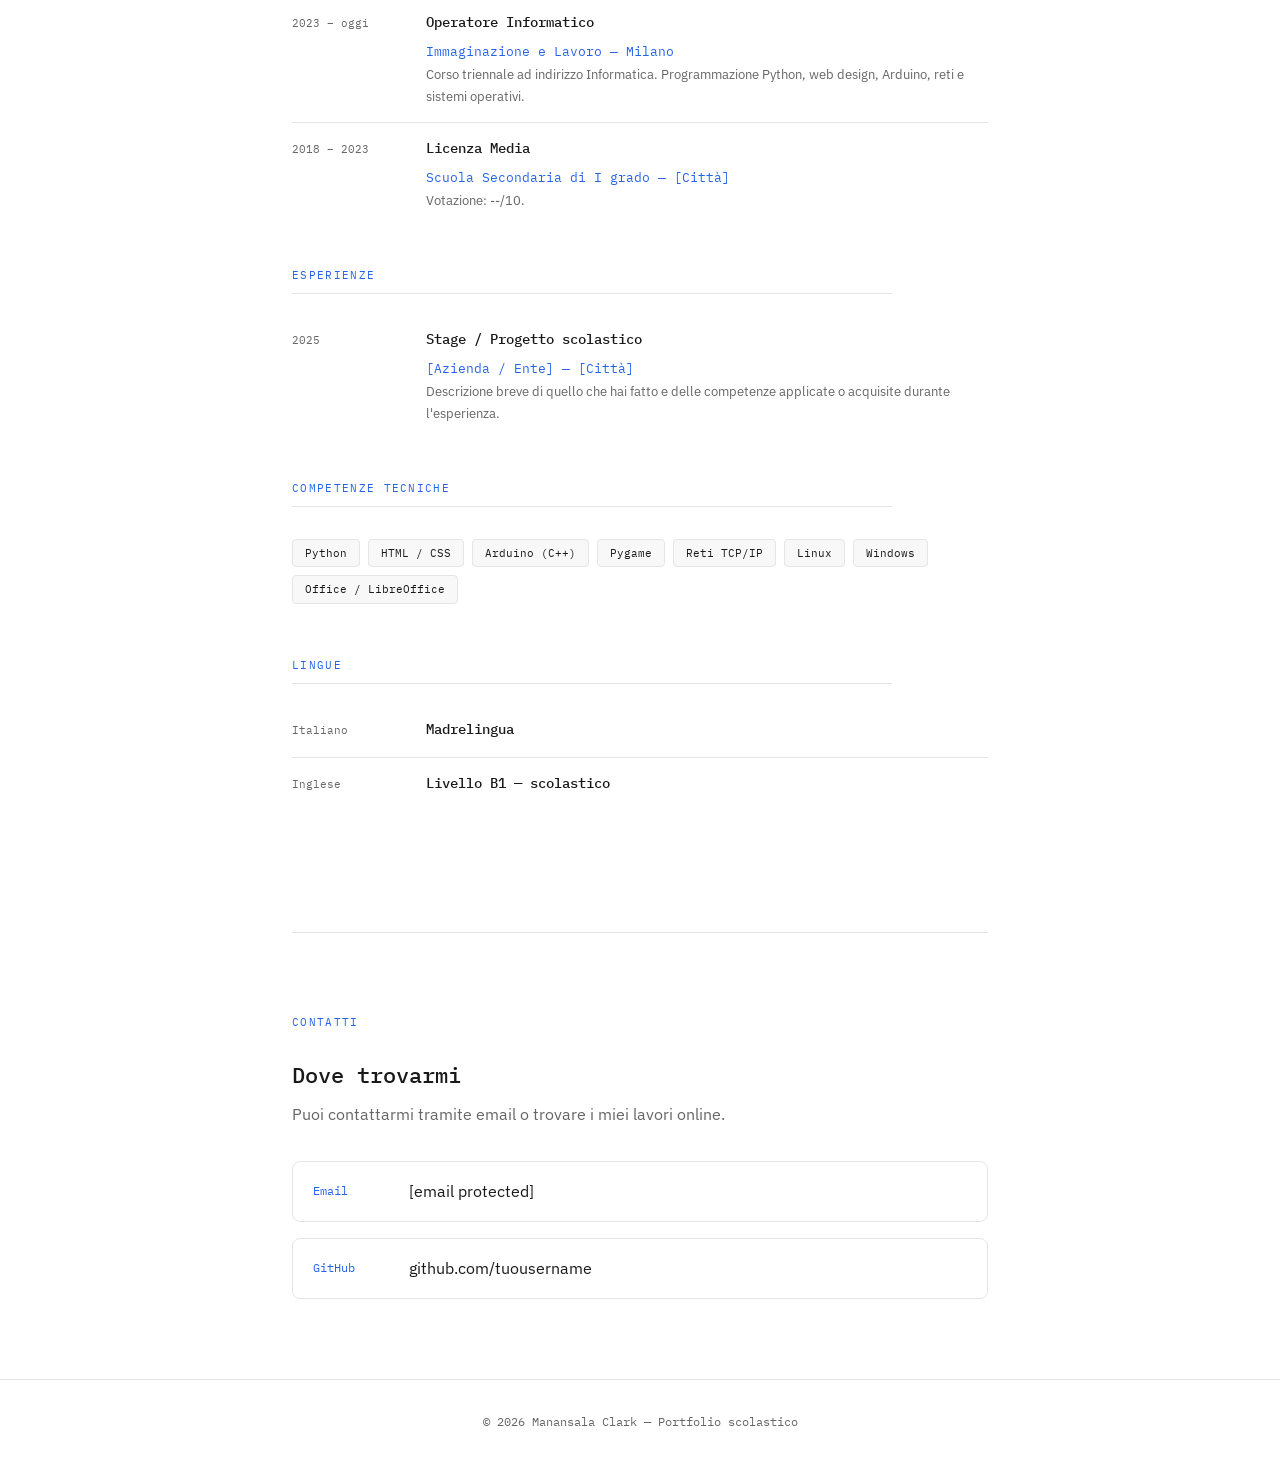
==== commit 41ef5f86: "Update index.html" ====
--- a/index.html
+++ b/index.html
@@ -191,7 +191,7 @@
             [ immagine progetto ]
           </div>
           <div class="progetto-corpo">
-            <h2>Nome del progetto</h2>
+            <h2>semaforo</h2>
             <p style="margin-top: 8px;">
               Descrizione breve del progetto: cosa fa, come funziona, cosa hai imparato
               realizzandolo. Due o tre righe bastano.
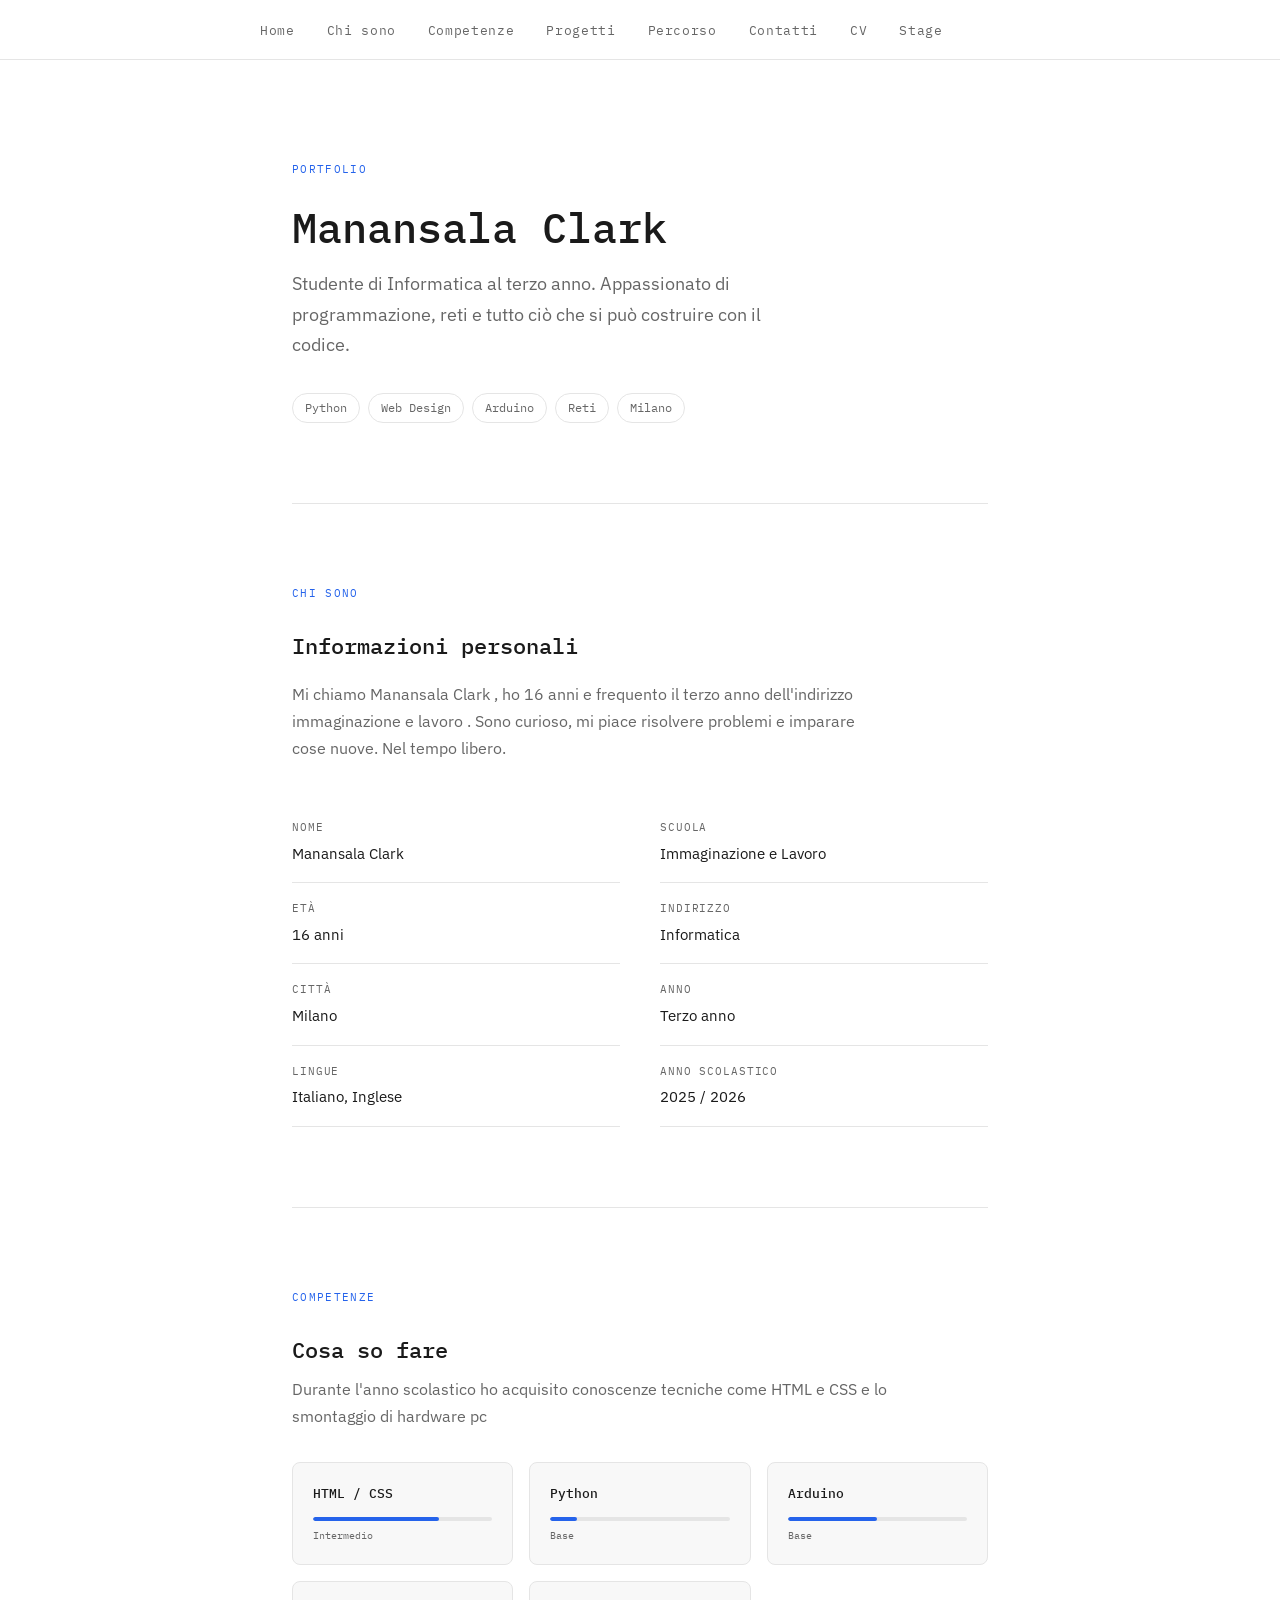
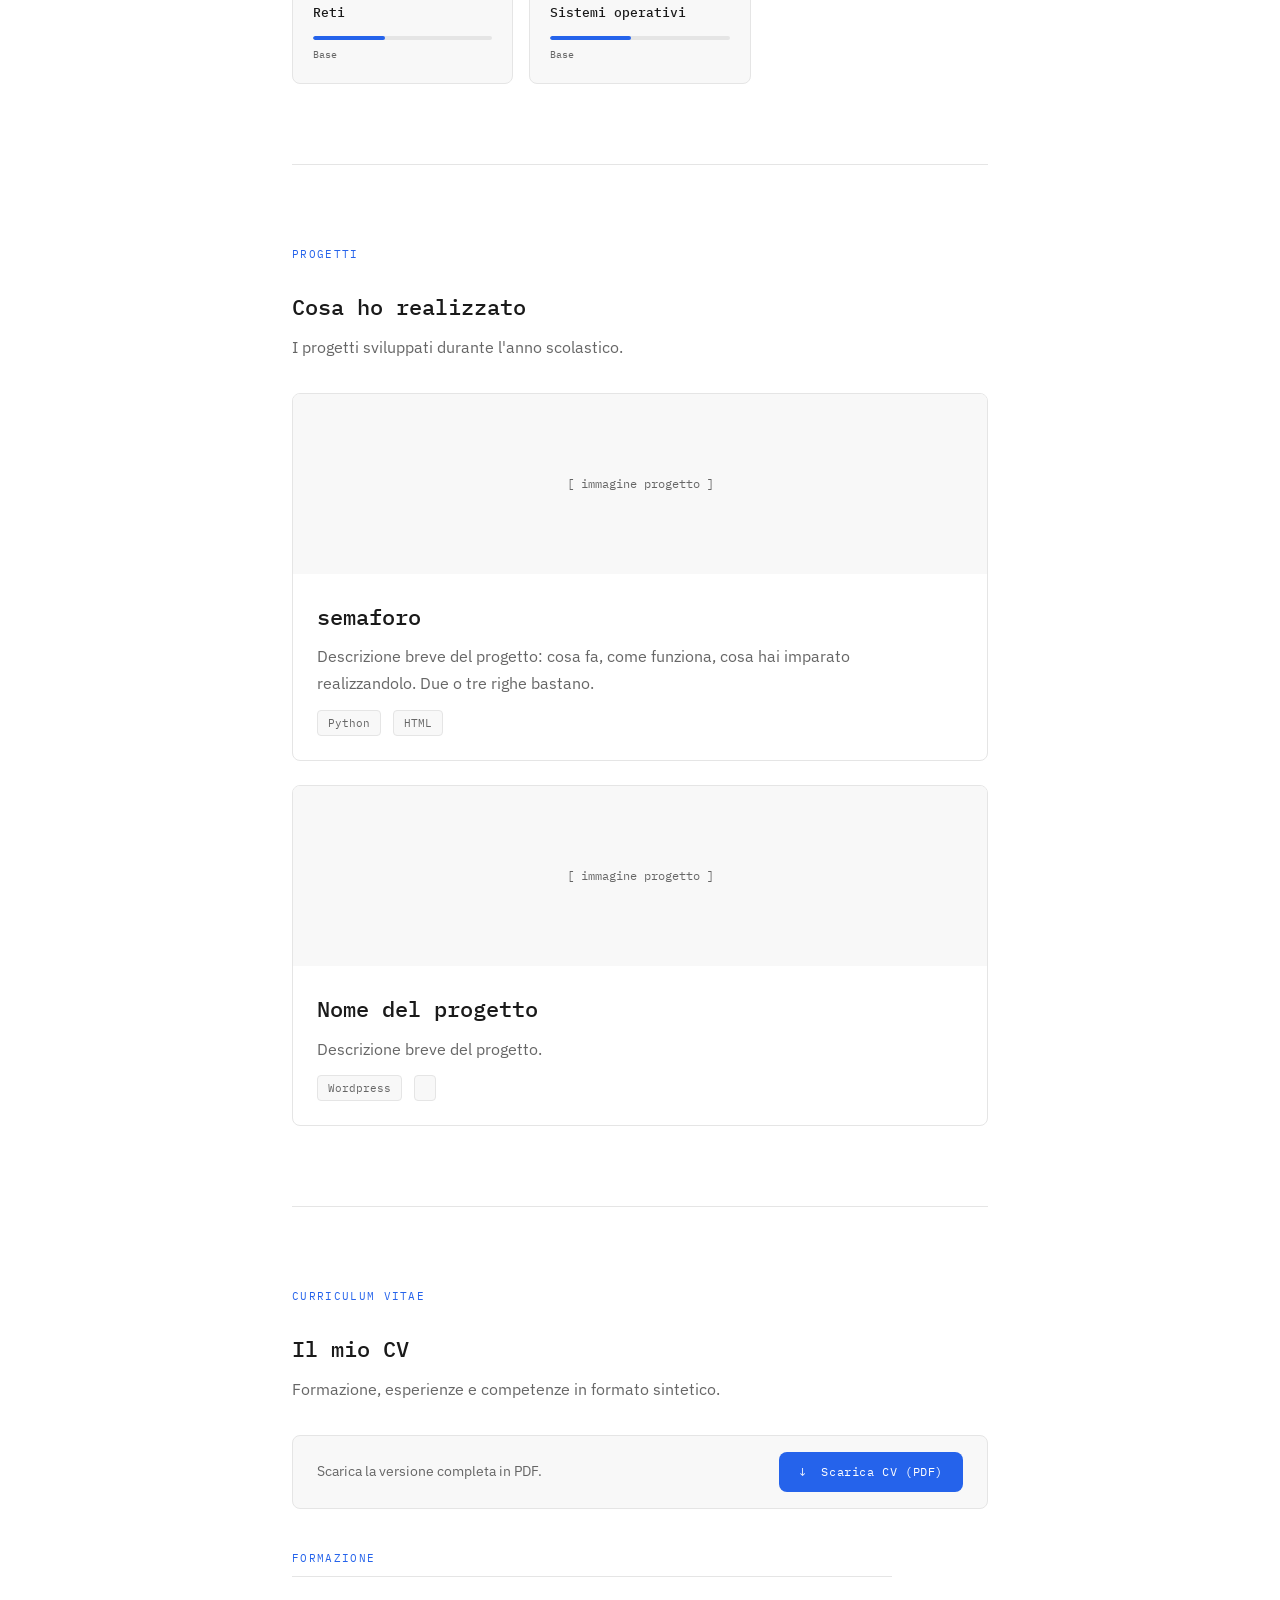
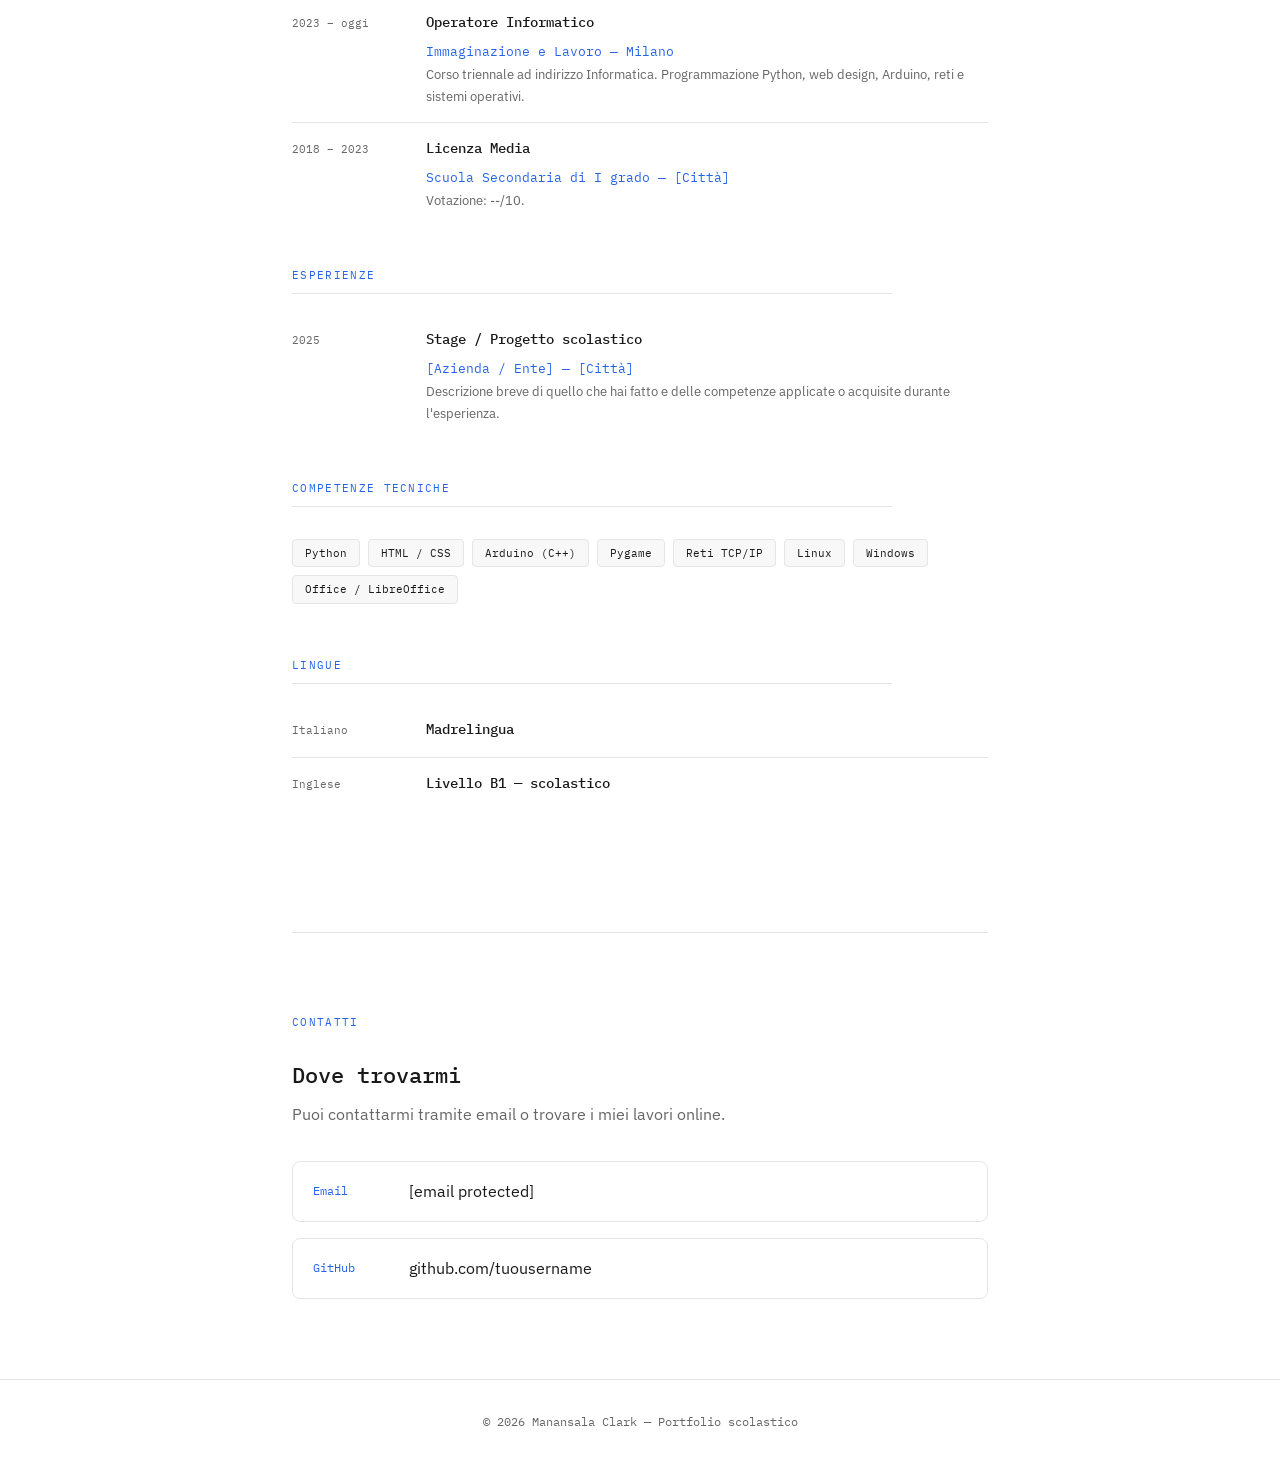
==== commit 60d69de7: "Update index.html" ====
--- a/index.html
+++ b/index.html
@@ -215,8 +215,8 @@
               Descrizione breve del progetto.
             </p>
             <div class="progetto-meta">
-              <span class="badge">Arduino</span>
-              <span class="badge">C++</span>
+              <span class="badge">Wordpress</span>
+              <span class="badge"></span>
             </div>
           </div>
         </div>
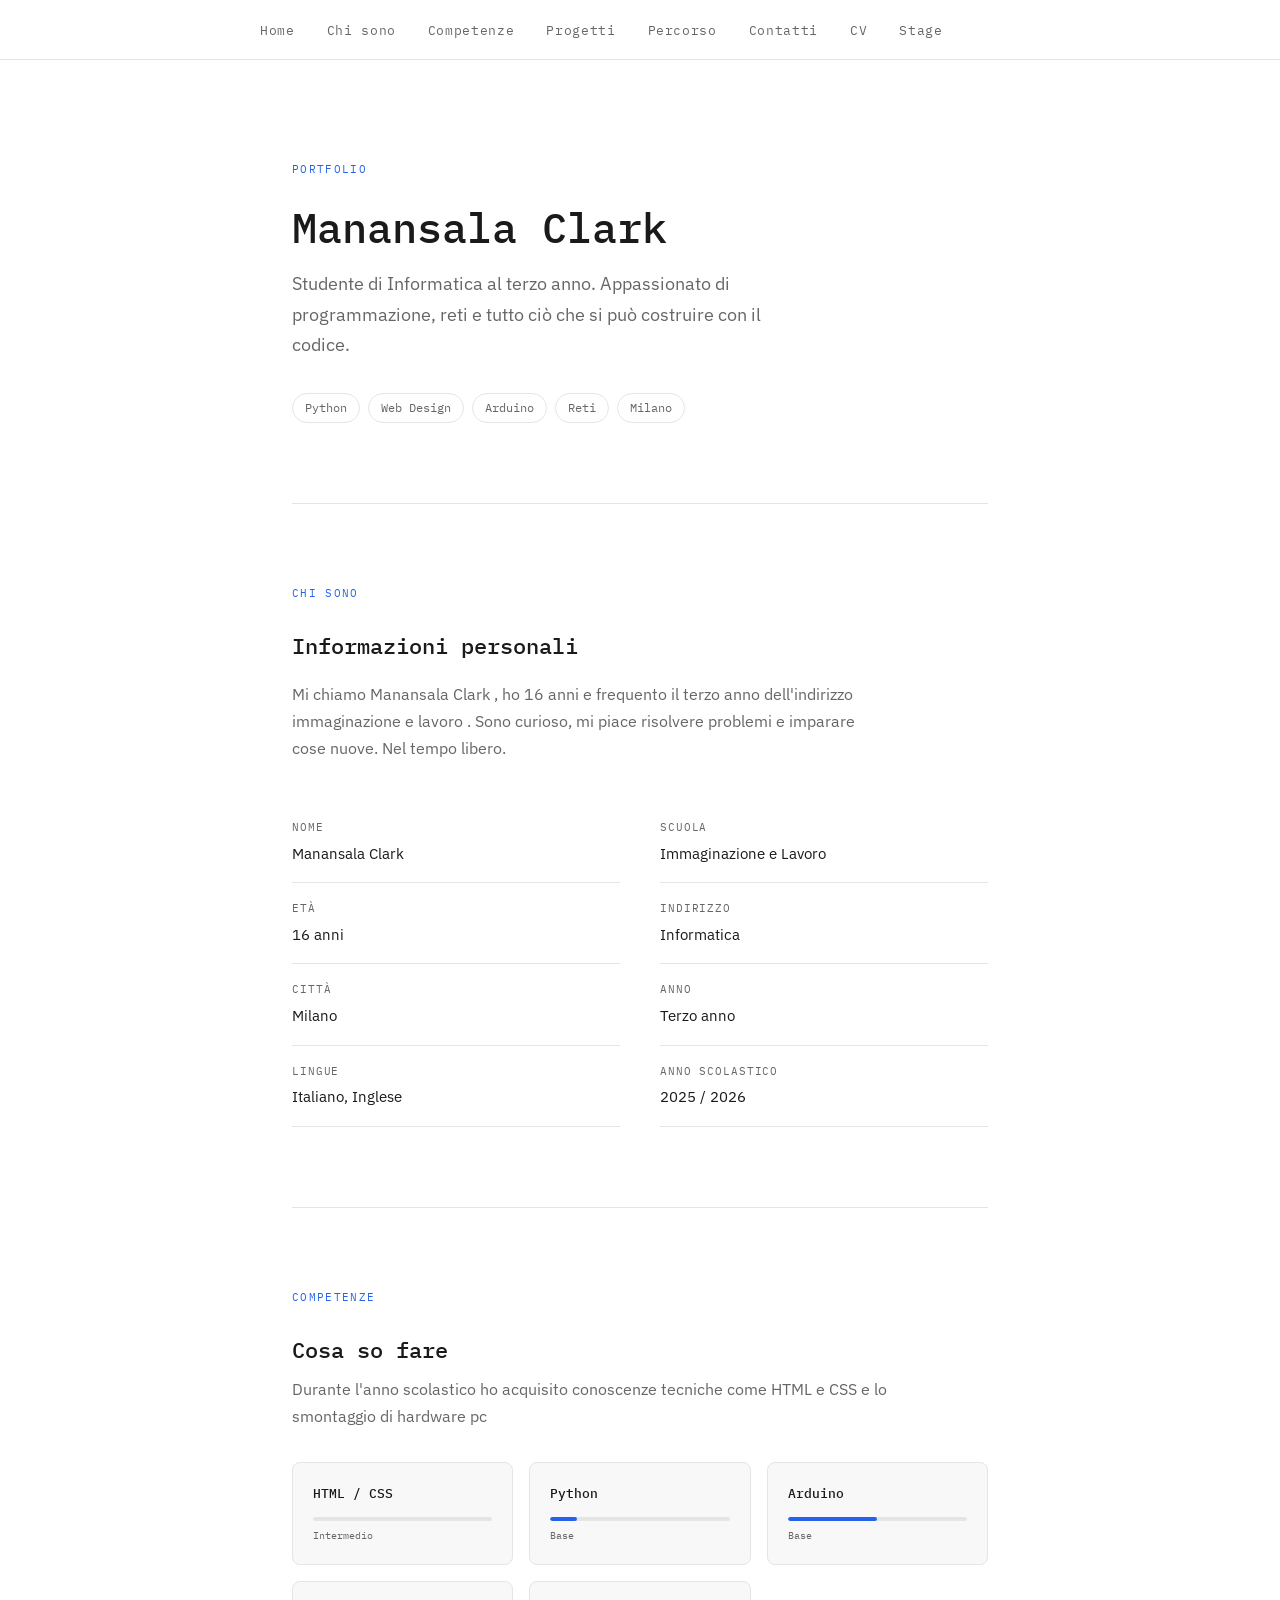
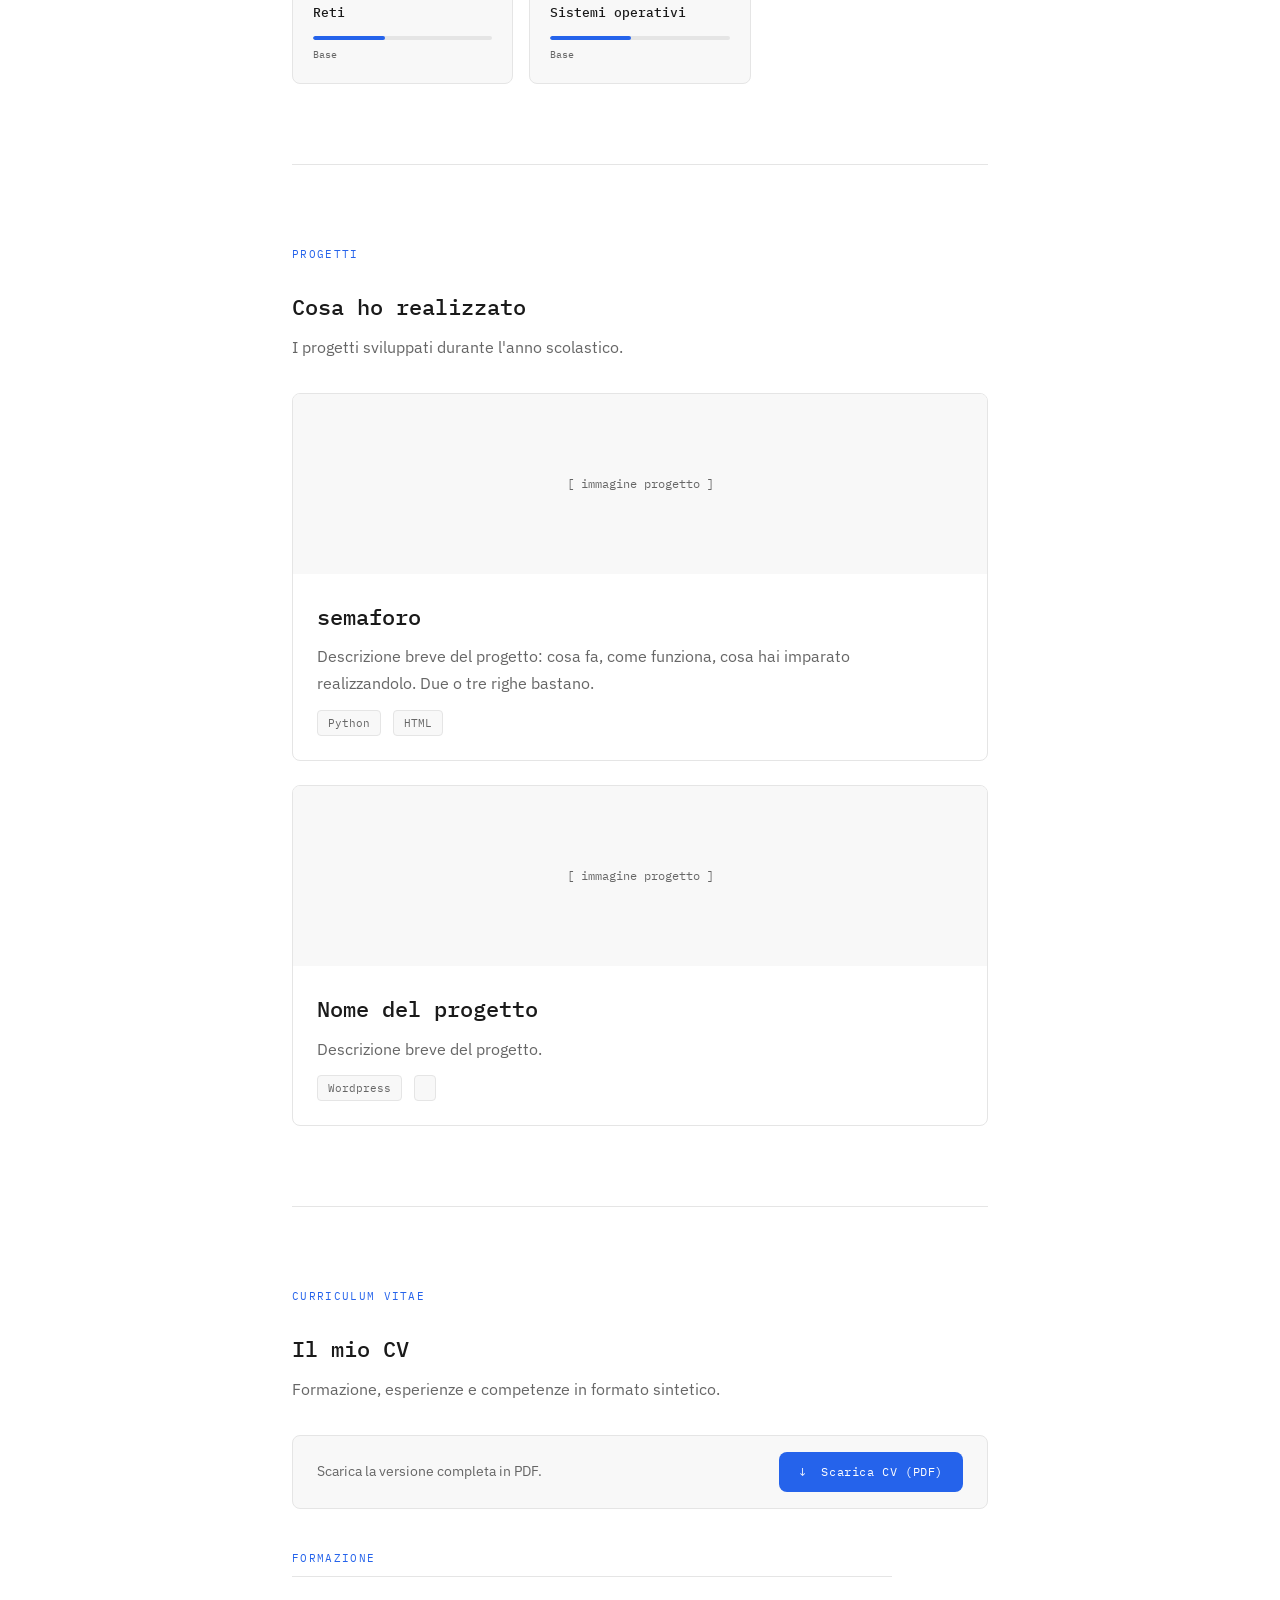
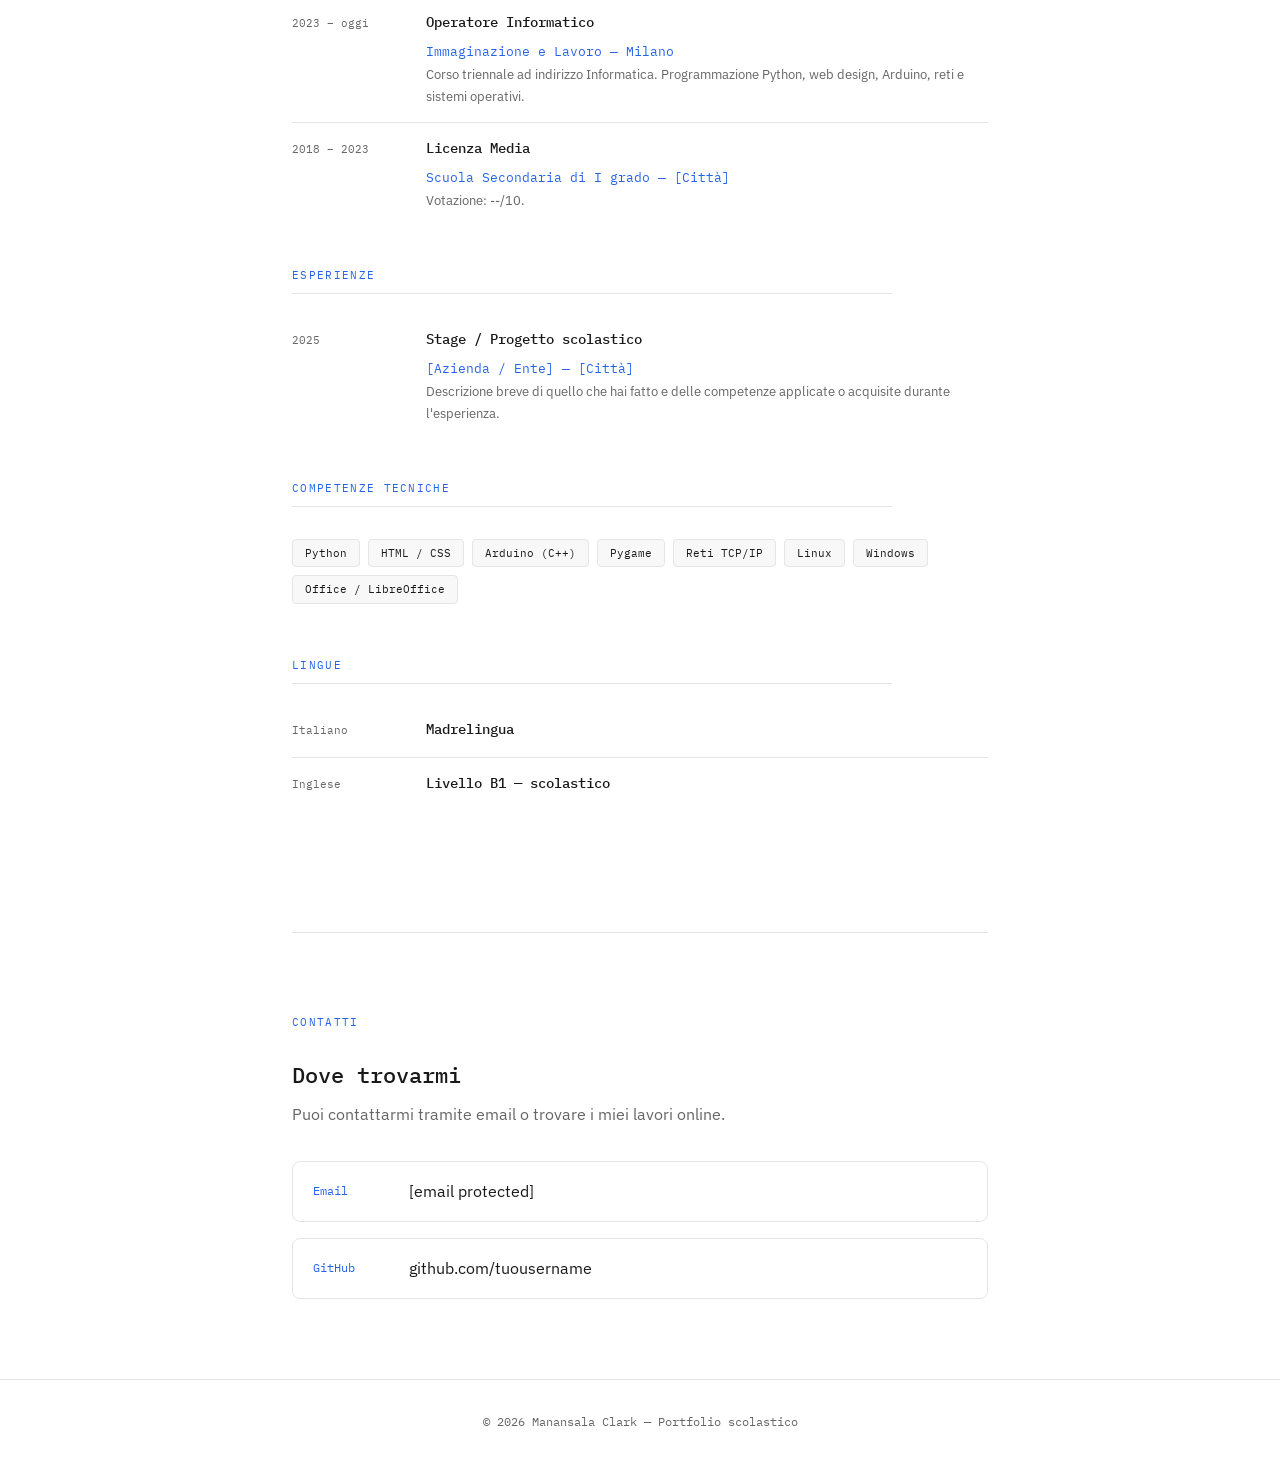
==== commit 70cd054f: "Update index.html" ====
--- a/index.html
+++ b/index.html
@@ -127,7 +127,7 @@
 
         <div class="competenza-card">
           <h3>HTML / CSS</h3>
-          <div class="barra-contenitore">
+          <div class="barra-contenitore">av
             <div class="barra" style="width: 70%"></div>
           </div>
           <p class="livello-label">Intermedio</p>
